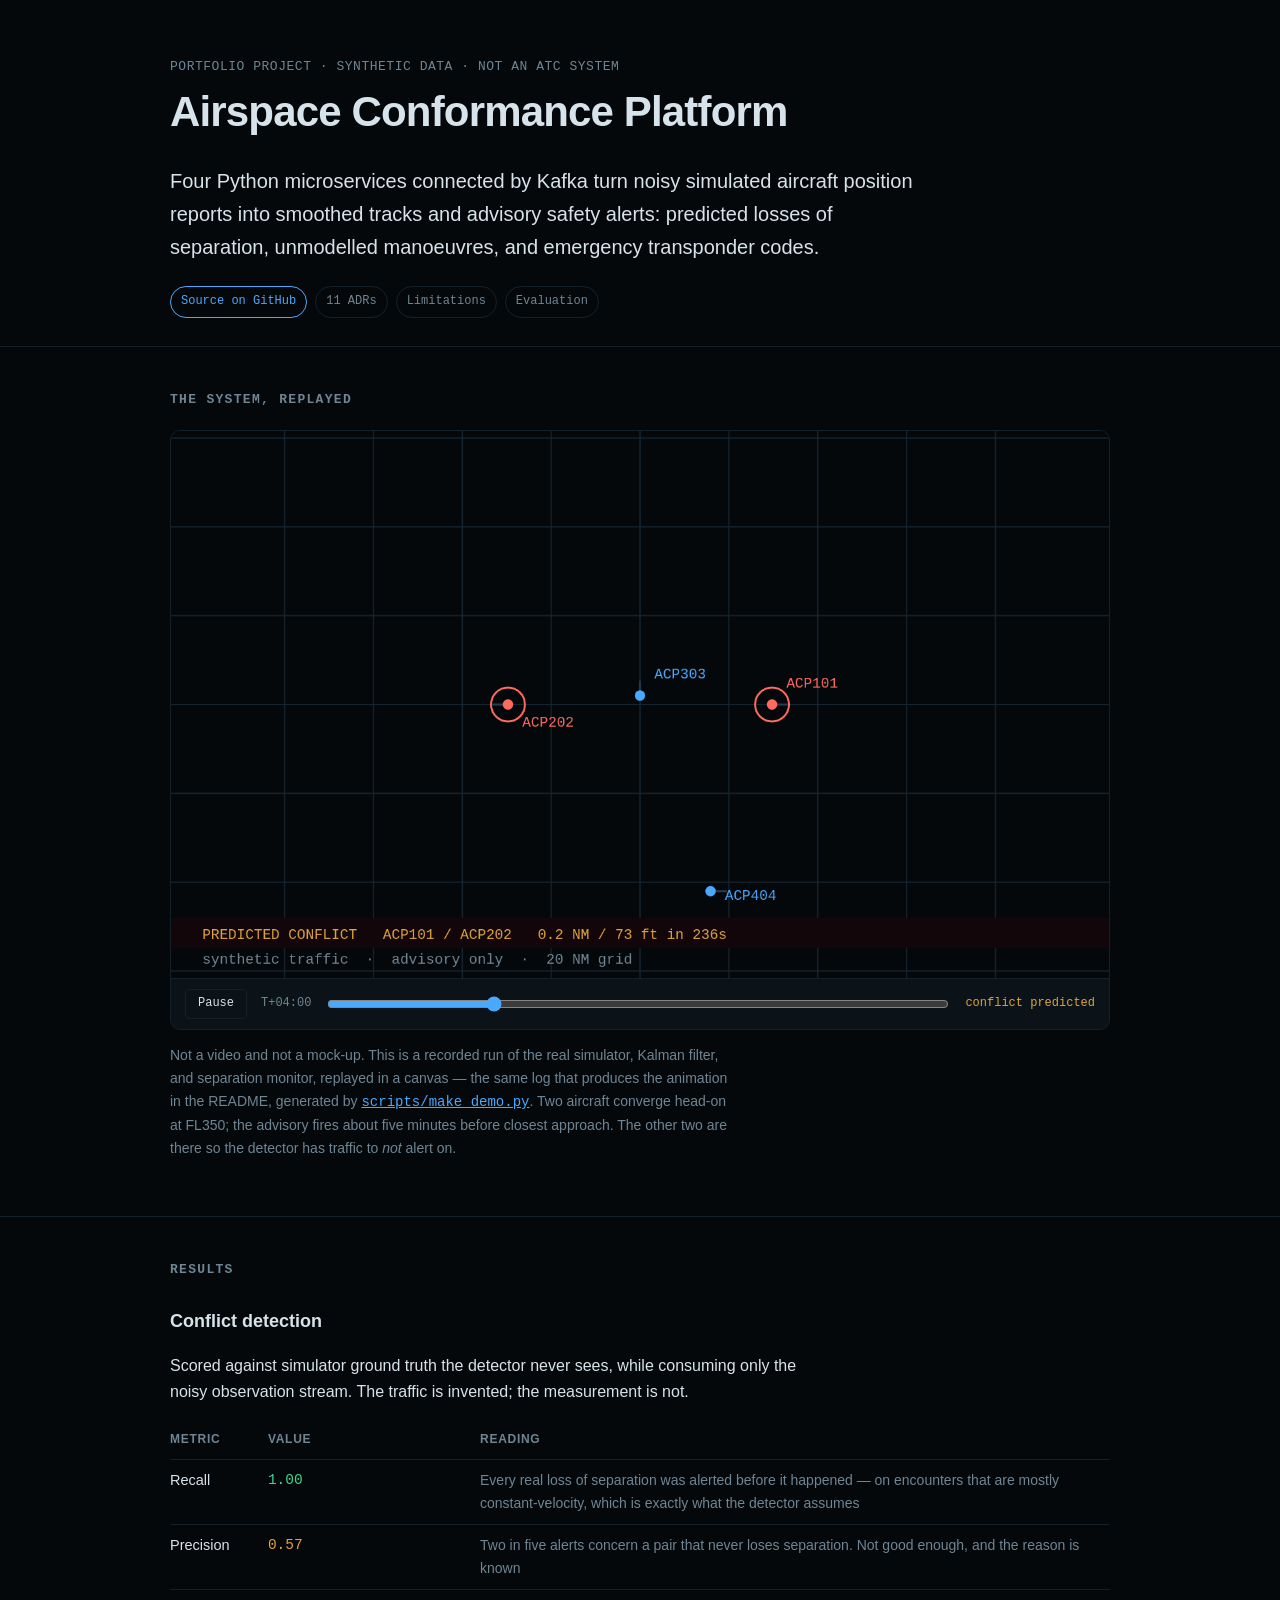
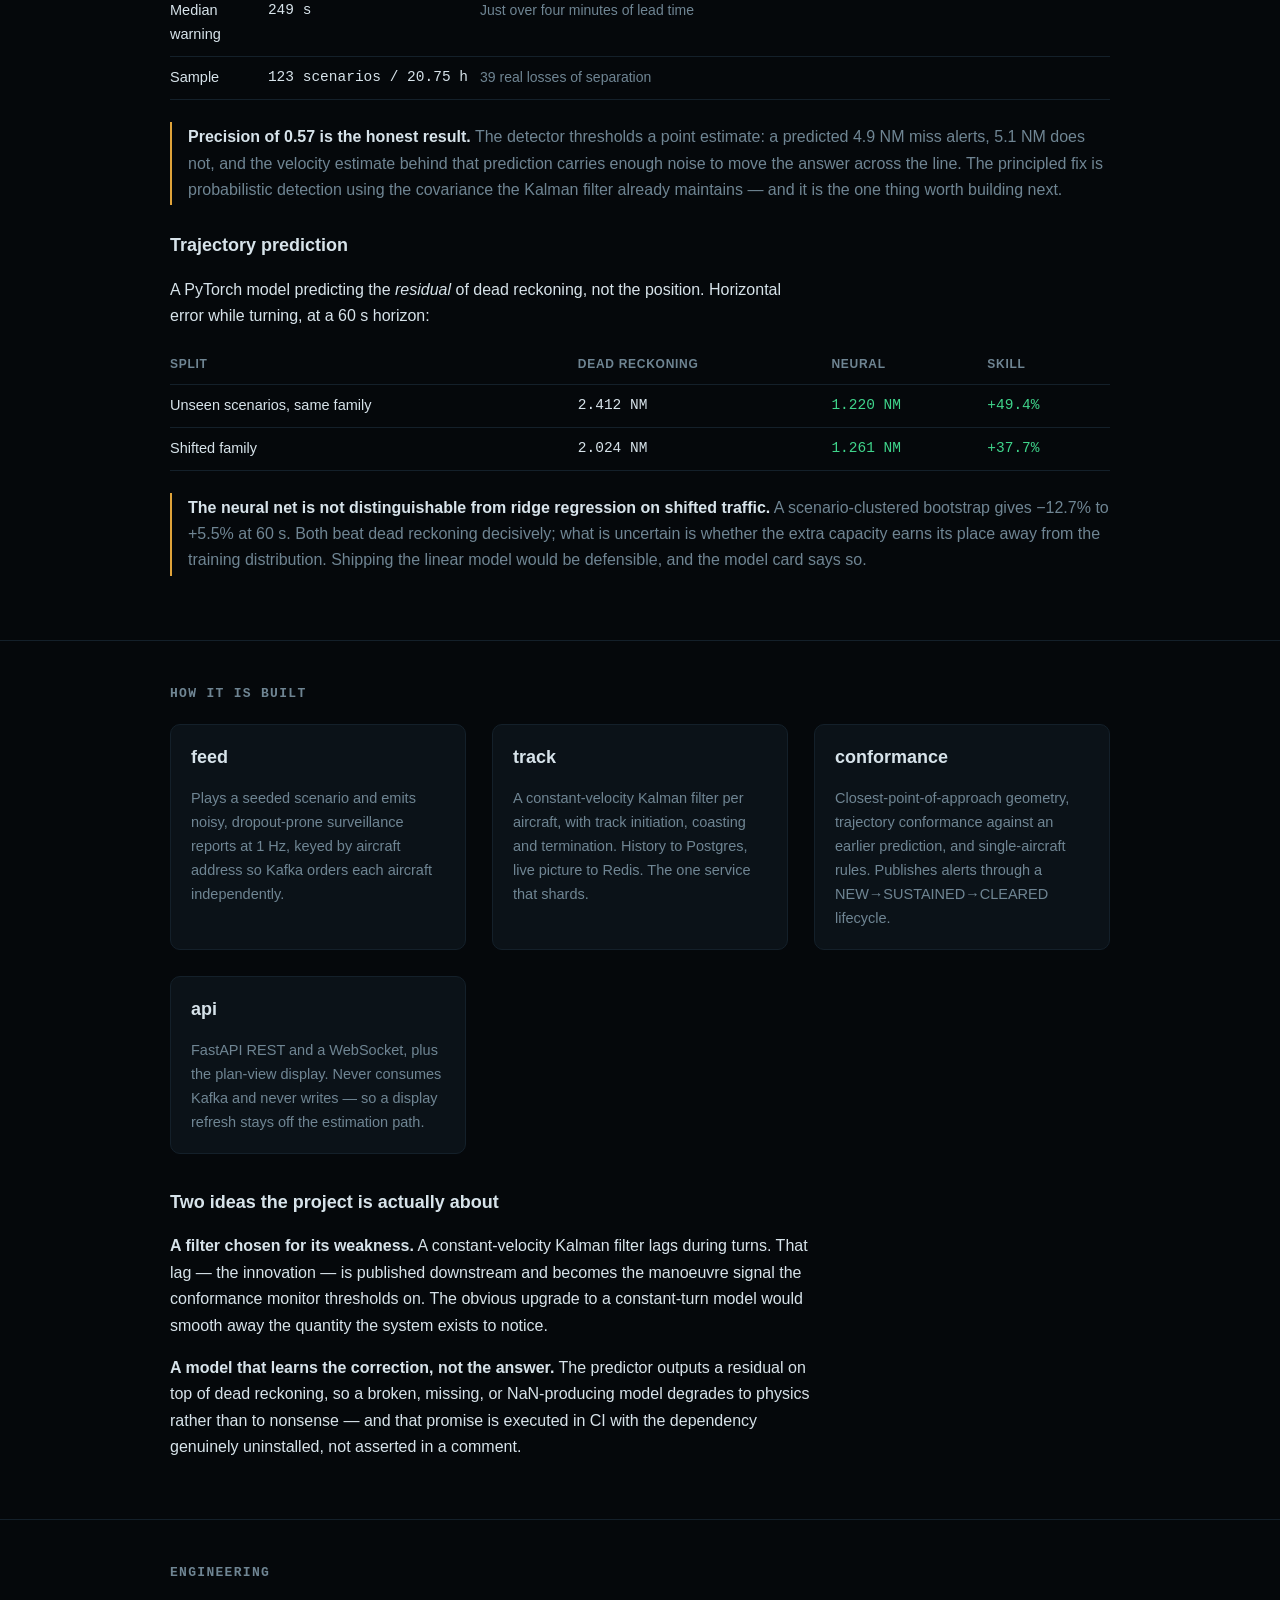
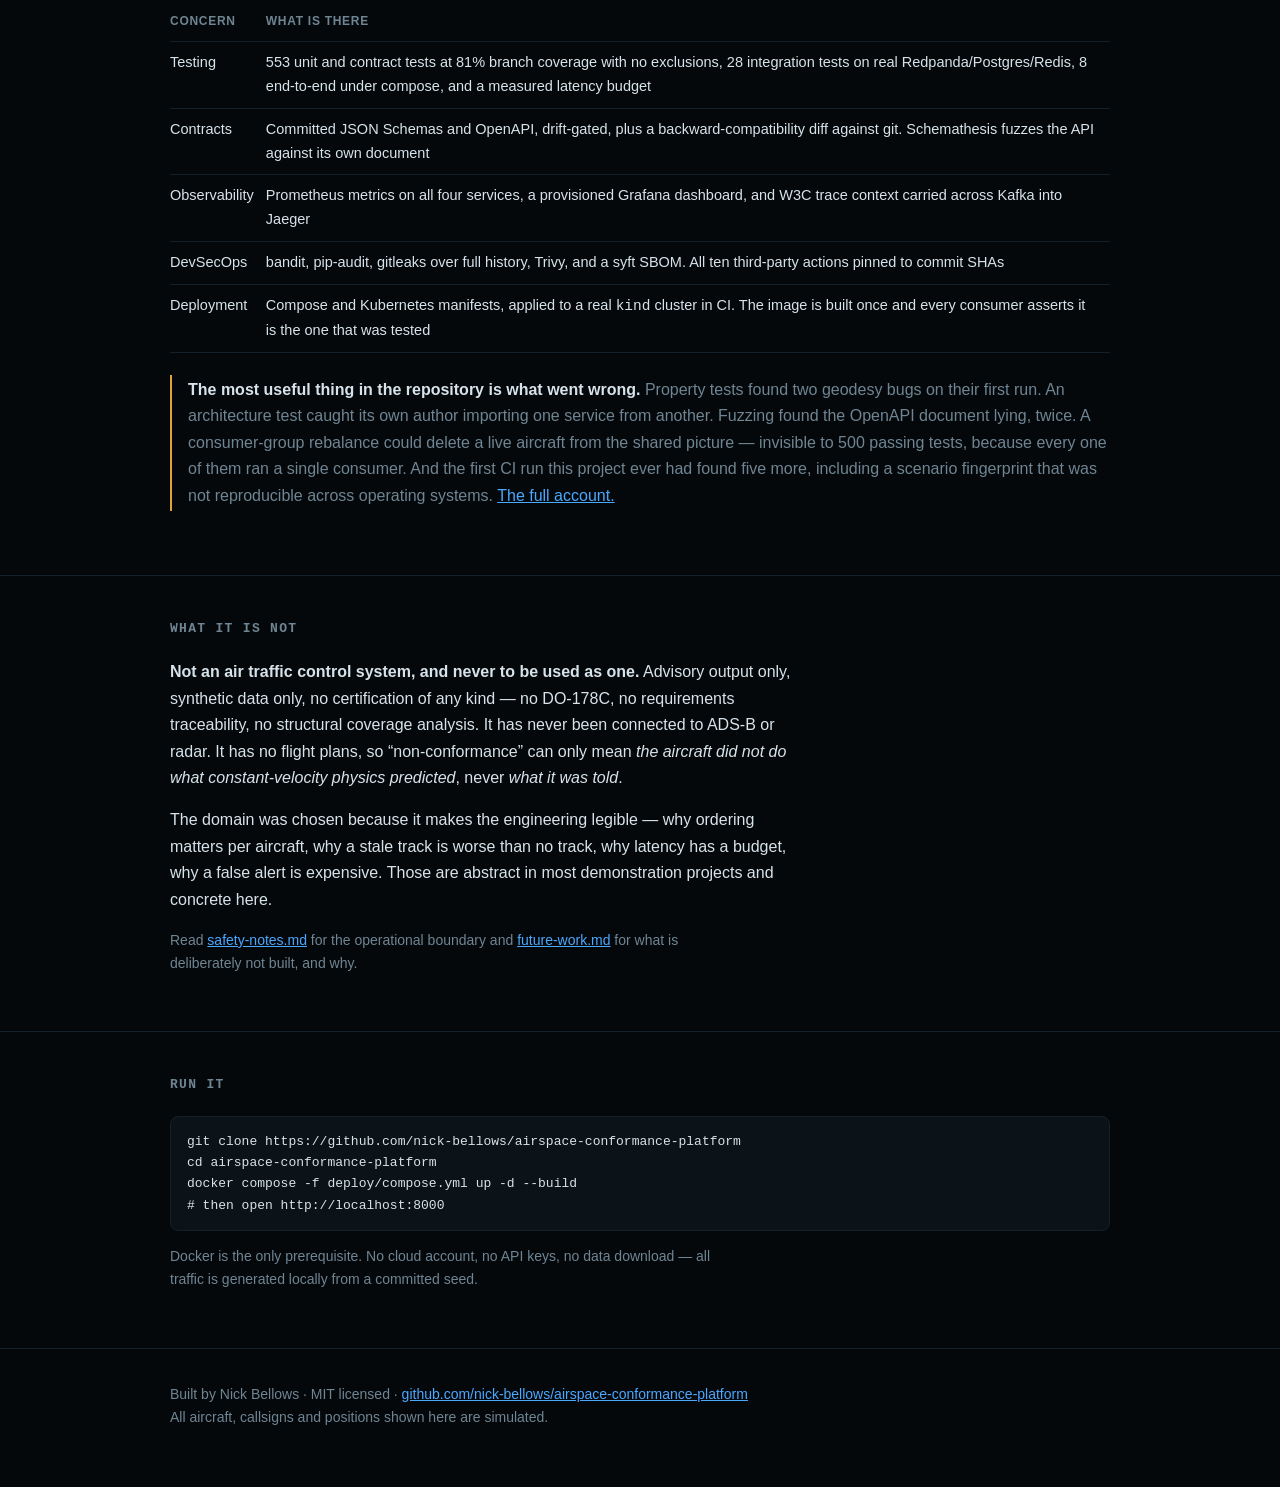
==== docs/index.html @ 23e3c4bc "Fix the second run, and add the project page contracts: derive the dependency closure instead of gue" ====
<!doctype html>
<html lang="en">
<head>
<meta charset="utf-8">
<meta name="viewport" content="width=device-width, initial-scale=1">
<title>Airspace Conformance Platform</title>
<meta name="description" content="Event-driven monitoring of simulated air traffic: four Kafka microservices turning noisy surveillance into smoothed tracks and advisory safety alerts. A portfolio project.">
<style>
  :root {
    --ink: #05080b; --panel: #0b1218; --line: #14202a; --grid: #16242f;
    --text: #d7e3ea; --dim: #6f8593; --blue: #4aa8ff; --amber: #e0a33a;
    --red: #ff6b5e; --green: #3fd48b;
    --mono: ui-monospace, "SF Mono", "Cascadia Mono", Menlo, Consolas, monospace;
    --sans: -apple-system, BlinkMacSystemFont, "Segoe UI", Inter, Roboto, sans-serif;
  }
  * { box-sizing: border-box; }
  body {
    margin: 0; background: var(--ink); color: var(--text);
    font: 16px/1.65 var(--sans); -webkit-font-smoothing: antialiased;
  }
  a { color: var(--blue); }
  .wrap { max-width: 980px; margin: 0 auto; padding: 0 20px; }
  header { padding: 56px 0 28px; border-bottom: 1px solid var(--line); }
  h1 { margin: 0 0 6px; font-size: clamp(28px, 5vw, 42px); letter-spacing: -0.02em; }
  .tag { color: var(--dim); font-family: var(--mono); font-size: 13px; letter-spacing: .04em; text-transform: uppercase; }
  .lede { margin: 18px 0 0; font-size: clamp(17px, 2.4vw, 20px); max-width: 68ch; }
  .badges { margin-top: 22px; display: flex; flex-wrap: wrap; gap: 8px; }
  .badge {
    font-family: var(--mono); font-size: 12px; padding: 5px 10px;
    border: 1px solid var(--line); border-radius: 999px; color: var(--dim);
    text-decoration: none;
  }
  .badge:hover { border-color: var(--blue); color: var(--blue); }
  .badge.cta { border-color: var(--blue); color: var(--blue); }
  section { padding: 42px 0; border-bottom: 1px solid var(--line); }
  h2 { font-size: 13px; font-family: var(--mono); letter-spacing: .1em; text-transform: uppercase; color: var(--dim); margin: 0 0 20px; font-weight: 600; }
  h3 { font-size: 18px; margin: 26px 0 8px; }
  p { max-width: 72ch; }
  .note { color: var(--dim); font-size: 14px; }

  /* Replay */
  .stage { position: relative; background: var(--panel); border: 1px solid var(--line); border-radius: 10px; overflow: hidden; }
  canvas { display: block; width: 100%; height: auto; background: var(--ink); }
  .bar { display: flex; align-items: center; gap: 14px; padding: 10px 14px; border-top: 1px solid var(--line); font-family: var(--mono); font-size: 12px; color: var(--dim); flex-wrap: wrap; }
  .bar button {
    font: inherit; background: transparent; color: var(--text); border: 1px solid var(--line);
    padding: 4px 12px; border-radius: 5px; cursor: pointer;
  }
  .bar button:hover { border-color: var(--blue); color: var(--blue); }
  .alert { color: var(--amber); }
  #scrub { flex: 1; min-width: 140px; accent-color: var(--blue); }

  /* Tables */
  table { border-collapse: collapse; width: 100%; font-size: 14.5px; margin: 6px 0 0; }
  th, td { text-align: left; padding: 9px 12px 9px 0; border-bottom: 1px solid var(--line); vertical-align: top; }
  th { color: var(--dim); font-weight: 600; font-size: 12px; text-transform: uppercase; letter-spacing: .06em; }
  td.num { font-family: var(--mono); white-space: nowrap; }
  .good { color: var(--green); } .warn { color: var(--amber); }

  .cols { display: grid; grid-template-columns: repeat(auto-fit, minmax(260px, 1fr)); gap: 26px; }
  .card { background: var(--panel); border: 1px solid var(--line); border-radius: 10px; padding: 18px 20px; }
  .card h3 { margin-top: 0; }
  .card p { font-size: 14.5px; color: var(--dim); margin-bottom: 0; }
  pre {
    background: var(--panel); border: 1px solid var(--line); border-radius: 8px;
    padding: 14px 16px; overflow-x: auto; font-family: var(--mono); font-size: 13px; color: var(--text);
  }
  .callout { border-left: 2px solid var(--amber); padding: 2px 0 2px 16px; margin: 22px 0; color: var(--dim); }
  .callout strong { color: var(--text); }
  footer { padding: 34px 0 60px; color: var(--dim); font-size: 14px; }
  ul { max-width: 72ch; } li { margin: 5px 0; }
</style>
</head>
<body>

<header><div class="wrap">
  <div class="tag">Portfolio project &middot; synthetic data &middot; not an ATC system</div>
  <h1>Airspace Conformance Platform</h1>
  <p class="lede">
    Four Python microservices connected by Kafka turn noisy simulated aircraft
    position reports into smoothed tracks and advisory safety alerts: predicted
    losses of separation, unmodelled manoeuvres, and emergency transponder codes.
  </p>
  <div class="badges">
    <a class="badge cta" href="https://github.com/nick-bellows/airspace-conformance-platform">Source on GitHub</a>
    <a class="badge" href="https://github.com/nick-bellows/airspace-conformance-platform/tree/main/docs/adr">11 ADRs</a>
    <a class="badge" href="https://github.com/nick-bellows/airspace-conformance-platform/blob/main/docs/limitations.md">Limitations</a>
    <a class="badge" href="https://github.com/nick-bellows/airspace-conformance-platform/blob/main/eval/results/conflict_detection.md">Evaluation</a>
  </div>
</div></header>

<section><div class="wrap">
  <h2>The system, replayed</h2>
  <div class="stage">
    <canvas id="view" width="1440" height="840" aria-label="Plan view of four simulated aircraft; two converge head-on and a predicted-conflict advisory fires."></canvas>
    <div class="bar">
      <button id="play" type="button">Pause</button>
      <span id="clock">T+00:00</span>
      <input id="scrub" type="range" min="0" max="0" value="0" aria-label="Scrub through the replay">
      <span id="status">4 aircraft</span>
    </div>
  </div>
  <p class="note" style="margin-top:14px">
    Not a video and not a mock-up. This is a recorded run of the real simulator,
    Kalman filter, and separation monitor, replayed in a canvas &mdash; the same
    log that produces the animation in the README, generated by
    <a href="https://github.com/nick-bellows/airspace-conformance-platform/blob/main/scripts/make_demo.py"><code>scripts/make_demo.py</code></a>.
    Two aircraft converge head-on at FL350; the advisory fires about five minutes
    before closest approach. The other two are there so the detector has traffic
    to <em>not</em> alert on.
  </p>
</div></section>

<section><div class="wrap">
  <h2>Results</h2>
  <h3>Conflict detection</h3>
  <p>
    Scored against simulator ground truth the detector never sees, while consuming
    only the noisy observation stream. The traffic is invented; the measurement is not.
  </p>
  <table>
    <tr><th>Metric</th><th>Value</th><th>Reading</th></tr>
    <tr><td>Recall</td><td class="num good">1.00</td><td class="note">Every real loss of separation was alerted before it happened &mdash; on encounters that are mostly constant-velocity, which is exactly what the detector assumes</td></tr>
    <tr><td>Precision</td><td class="num warn">0.57</td><td class="note">Two in five alerts concern a pair that never loses separation. Not good enough, and the reason is known</td></tr>
    <tr><td>Median warning</td><td class="num">249 s</td><td class="note">Just over four minutes of lead time</td></tr>
    <tr><td>Sample</td><td class="num">123 scenarios / 20.75 h</td><td class="note">39 real losses of separation</td></tr>
  </table>
  <div class="callout">
    <strong>Precision of 0.57 is the honest result.</strong> The detector thresholds a
    point estimate: a predicted 4.9 NM miss alerts, 5.1 NM does not, and the
    velocity estimate behind that prediction carries enough noise to move the
    answer across the line. The principled fix is probabilistic detection using
    the covariance the Kalman filter already maintains &mdash; and it is the one
    thing worth building next.
  </div>

  <h3>Trajectory prediction</h3>
  <p>
    A PyTorch model predicting the <em>residual</em> of dead reckoning, not the
    position. Horizontal error while turning, at a 60&nbsp;s horizon:
  </p>
  <table>
    <tr><th>Split</th><th>Dead reckoning</th><th>Neural</th><th>Skill</th></tr>
    <tr><td>Unseen scenarios, same family</td><td class="num">2.412 NM</td><td class="num good">1.220 NM</td><td class="num good">+49.4%</td></tr>
    <tr><td>Shifted family</td><td class="num">2.024 NM</td><td class="num good">1.261 NM</td><td class="num good">+37.7%</td></tr>
  </table>
  <div class="callout">
    <strong>The neural net is not distinguishable from ridge regression on shifted
    traffic.</strong> A scenario-clustered bootstrap gives &minus;12.7% to +5.5% at
    60&nbsp;s. Both beat dead reckoning decisively; what is uncertain is whether the
    extra capacity earns its place away from the training distribution. Shipping the
    linear model would be defensible, and the model card says so.
  </div>
</div></section>

<section><div class="wrap">
  <h2>How it is built</h2>
  <div class="cols">
    <div class="card">
      <h3>feed</h3>
      <p>Plays a seeded scenario and emits noisy, dropout-prone surveillance reports at 1 Hz, keyed by aircraft address so Kafka orders each aircraft independently.</p>
    </div>
    <div class="card">
      <h3>track</h3>
      <p>A constant-velocity Kalman filter per aircraft, with track initiation, coasting and termination. History to Postgres, live picture to Redis. The one service that shards.</p>
    </div>
    <div class="card">
      <h3>conformance</h3>
      <p>Closest-point-of-approach geometry, trajectory conformance against an earlier prediction, and single-aircraft rules. Publishes alerts through a NEW&rarr;SUSTAINED&rarr;CLEARED lifecycle.</p>
    </div>
    <div class="card">
      <h3>api</h3>
      <p>FastAPI REST and a WebSocket, plus the plan-view display. Never consumes Kafka and never writes &mdash; so a display refresh stays off the estimation path.</p>
    </div>
  </div>

  <h3 style="margin-top:34px">Two ideas the project is actually about</h3>
  <p>
    <strong>A filter chosen for its weakness.</strong> A constant-velocity Kalman filter
    lags during turns. That lag &mdash; the innovation &mdash; is published downstream and
    becomes the manoeuvre signal the conformance monitor thresholds on. The obvious
    upgrade to a constant-turn model would smooth away the quantity the system exists
    to notice.
  </p>
  <p>
    <strong>A model that learns the correction, not the answer.</strong> The predictor
    outputs a residual on top of dead reckoning, so a broken, missing, or NaN-producing
    model degrades to physics rather than to nonsense &mdash; and that promise is executed
    in CI with the dependency genuinely uninstalled, not asserted in a comment.
  </p>
</div></section>

<section><div class="wrap">
  <h2>Engineering</h2>
  <table>
    <tr><th>Concern</th><th>What is there</th></tr>
    <tr><td>Testing</td><td>553 unit and contract tests at 81% branch coverage with no exclusions, 28 integration tests on real Redpanda/Postgres/Redis, 8 end-to-end under compose, and a measured latency budget</td></tr>
    <tr><td>Contracts</td><td>Committed JSON Schemas and OpenAPI, drift-gated, plus a backward-compatibility diff against git. Schemathesis fuzzes the API against its own document</td></tr>
    <tr><td>Observability</td><td>Prometheus metrics on all four services, a provisioned Grafana dashboard, and W3C trace context carried across Kafka into Jaeger</td></tr>
    <tr><td>DevSecOps</td><td>bandit, pip-audit, gitleaks over full history, Trivy, and a syft SBOM. All ten third-party actions pinned to commit SHAs</td></tr>
    <tr><td>Deployment</td><td>Compose and Kubernetes manifests, applied to a real <code>kind</code> cluster in CI. The image is built once and every consumer asserts it is the one that was tested</td></tr>
  </table>

  <div class="callout">
    <strong>The most useful thing in the repository is what went wrong.</strong>
    Property tests found two geodesy bugs on their first run. An architecture test
    caught its own author importing one service from another. Fuzzing found the
    OpenAPI document lying, twice. A consumer-group rebalance could delete a live
    aircraft from the shared picture &mdash; invisible to 500 passing tests, because
    every one of them ran a single consumer. And the first CI run this project ever
    had found five more, including a scenario fingerprint that was not reproducible
    across operating systems.
    <a href="https://github.com/nick-bellows/airspace-conformance-platform/blob/main/docs/how-it-was-built.md">The full account.</a>
  </div>
</div></section>

<section><div class="wrap">
  <h2>What it is not</h2>
  <p>
    <strong>Not an air traffic control system, and never to be used as one.</strong>
    Advisory output only, synthetic data only, no certification of any kind &mdash; no
    DO-178C, no requirements traceability, no structural coverage analysis. It has
    never been connected to ADS-B or radar. It has no flight plans, so
    &ldquo;non-conformance&rdquo; can only mean <em>the aircraft did not do what
    constant-velocity physics predicted</em>, never <em>what it was told</em>.
  </p>
  <p>
    The domain was chosen because it makes the engineering legible &mdash; why ordering
    matters per aircraft, why a stale track is worse than no track, why latency has a
    budget, why a false alert is expensive. Those are abstract in most demonstration
    projects and concrete here.
  </p>
  <p class="note">
    Read <a href="https://github.com/nick-bellows/airspace-conformance-platform/blob/main/docs/safety-notes.md">safety-notes.md</a>
    for the operational boundary and
    <a href="https://github.com/nick-bellows/airspace-conformance-platform/blob/main/docs/future-work.md">future-work.md</a>
    for what is deliberately not built, and why.
  </p>
</div></section>

<section><div class="wrap">
  <h2>Run it</h2>
  <pre>git clone https://github.com/nick-bellows/airspace-conformance-platform
cd airspace-conformance-platform
docker compose -f deploy/compose.yml up -d --build
# then open http://localhost:8000</pre>
  <p class="note">
    Docker is the only prerequisite. No cloud account, no API keys, no data download
    &mdash; all traffic is generated locally from a committed seed.
  </p>
</div></section>

<footer><div class="wrap">
  Built by Nick Bellows &middot; MIT licensed &middot;
  <a href="https://github.com/nick-bellows/airspace-conformance-platform">github.com/nick-bellows/airspace-conformance-platform</a>
  <br><span class="note">All aircraft, callsigns and positions shown here are simulated.</span>
</div></footer>

<script>
(function () {
  const canvas = document.getElementById("view");
  const ctx = canvas.getContext("2d");
  const clock = document.getElementById("clock");
  const status = document.getElementById("status");
  const scrub = document.getElementById("scrub");
  const play = document.getElementById("play");

  const W = canvas.width, H = canvas.height, MARGIN = 96;
  const C = { grid: "#16242f", dim: "#6f8593", blue: "#4aa8ff", red: "#ff6b5e",
              amber: "#e0a33a", trail: "#263e52", ink: "#05080b" };

  let frames = [], spanNm = 95, i = 0, playing = true, timer = null;

  const scale = () => (Math.min(W, H) - 2 * MARGIN) / spanNm;
  const px = (e, n) => [W / 2 + e * scale(), H / 2 - n * scale()];

  function draw(frame) {
    ctx.fillStyle = C.ink;
    ctx.fillRect(0, 0, W, H);

    // 20 NM grid
    ctx.strokeStyle = C.grid; ctx.lineWidth = 2;
    const step = scale() * 20;
    for (let k = -4; k <= 4; k++) {
      ctx.beginPath(); ctx.moveTo(W / 2 + k * step, 0); ctx.lineTo(W / 2 + k * step, H); ctx.stroke();
      ctx.beginPath(); ctx.moveTo(0, H / 2 + k * step); ctx.lineTo(W, H / 2 + k * step); ctx.stroke();
    }

    ctx.font = "22px ui-monospace, Consolas, monospace";
    frame.aircraft.forEach((a, index) => {
      const colour = a.conflicted ? C.red : C.blue;
      if (a.trail.length > 1) {
        ctx.strokeStyle = C.trail; ctx.lineWidth = 3; ctx.beginPath();
        a.trail.forEach(([e, n], j) => {
          const [x, y] = px(e, n);
          j ? ctx.lineTo(x, y) : ctx.moveTo(x, y);
        });
        ctx.stroke();
      }
      const [x, y] = px(...a.trail[a.trail.length - 1]);
      if (a.conflicted) {
        ctx.strokeStyle = C.red; ctx.lineWidth = 3;
        ctx.beginPath(); ctx.arc(x, y, 26, 0, Math.PI * 2); ctx.stroke();
      }
      ctx.fillStyle = colour;
      ctx.beginPath(); ctx.arc(x, y, 8, 0, Math.PI * 2); ctx.fill();
      const dy = index % 2 === 0 ? -26 : 34;
      ctx.fillText(a.callsign, Math.min(x + 22, W - 130), Math.max(26, Math.min(y + dy, H - 120)));
    });

    if (frame.alert) {
      ctx.fillStyle = "#12060a";
      ctx.fillRect(0, H - 92, W, 46);
      ctx.fillStyle = C.amber;
      ctx.fillText("PREDICTED CONFLICT   " + frame.alert, MARGIN / 2, H - 60);
    }

    ctx.fillStyle = C.dim;
    ctx.fillText("synthetic traffic  ·  advisory only  ·  20 NM grid", MARGIN / 2, H - 22);

    const mm = String(Math.floor(frame.t / 60)).padStart(2, "0");
    const ss = String(Math.floor(frame.t % 60)).padStart(2, "0");
    clock.textContent = `T+${mm}:${ss}`;
    status.textContent = frame.alert
      ? "conflict predicted"
      : `${frame.aircraft.length} aircraft · no alerts`;
    status.className = frame.alert ? "alert" : "";
  }

  function tick() {
    if (!frames.length) return;
    draw(frames[i]);
    scrub.value = String(i);
    if (playing) i = (i + 1) % frames.length;
  }

  play.addEventListener("click", () => {
    playing = !playing;
    play.textContent = playing ? "Pause" : "Play";
  });
  scrub.addEventListener("input", () => {
    playing = false; play.textContent = "Play";
    i = Number(scrub.value); draw(frames[i]);
  });

  fetch("assets/replay.json")
    .then((r) => { if (!r.ok) throw new Error(r.status); return r.json(); })
    .then((data) => {
      frames = data.frames; spanNm = data.span_nm || 95;
      scrub.max = String(frames.length - 1);
      timer = setInterval(tick, data.interval_ms || 90);
      tick();
    })
    .catch(() => {
      // The page is still worth reading without the replay, so say what is
      // missing rather than leaving a dead rectangle.
      ctx.fillStyle = C.ink; ctx.fillRect(0, 0, W, H);
      ctx.fillStyle = C.dim; ctx.font = "26px ui-monospace, Consolas, monospace";
      ctx.fillText("replay log unavailable — see the animation in the README", MARGIN, H / 2);
      status.textContent = "replay unavailable";
    });
})();
</script>
</body>
</html>
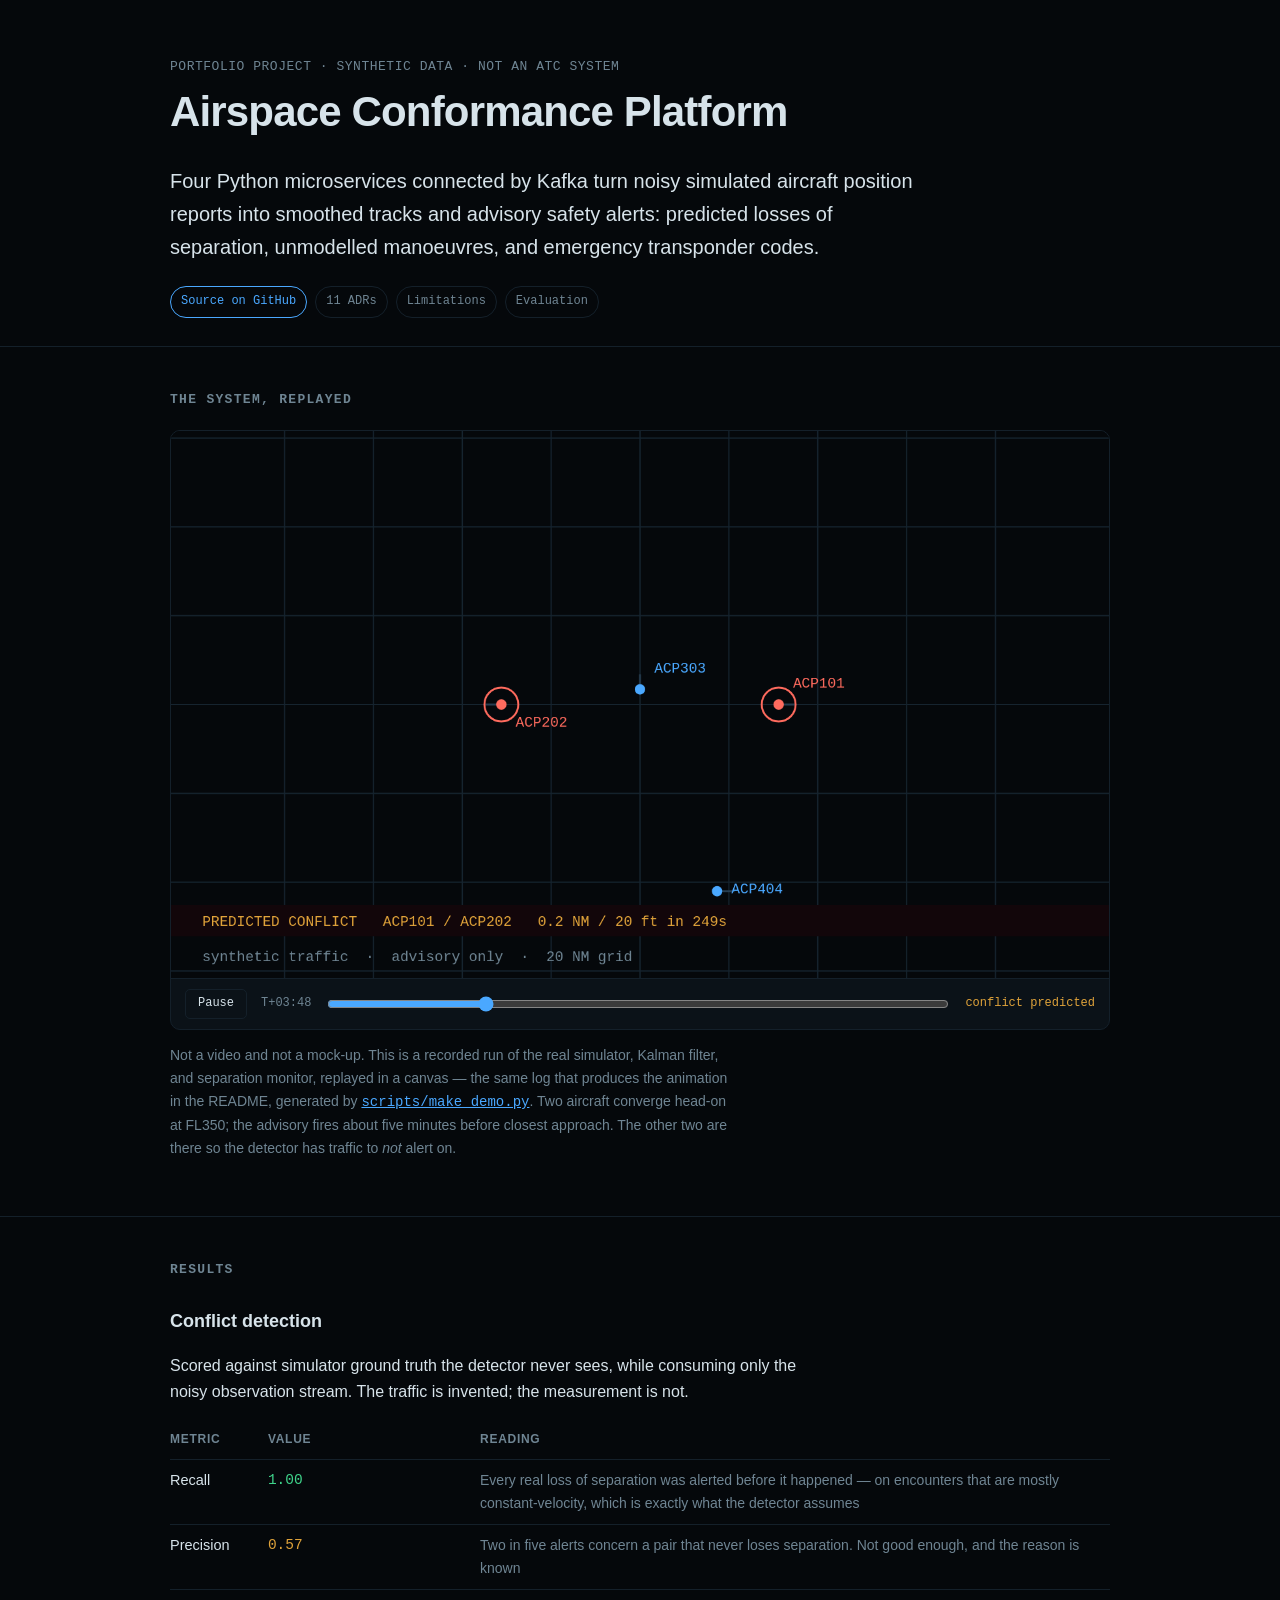
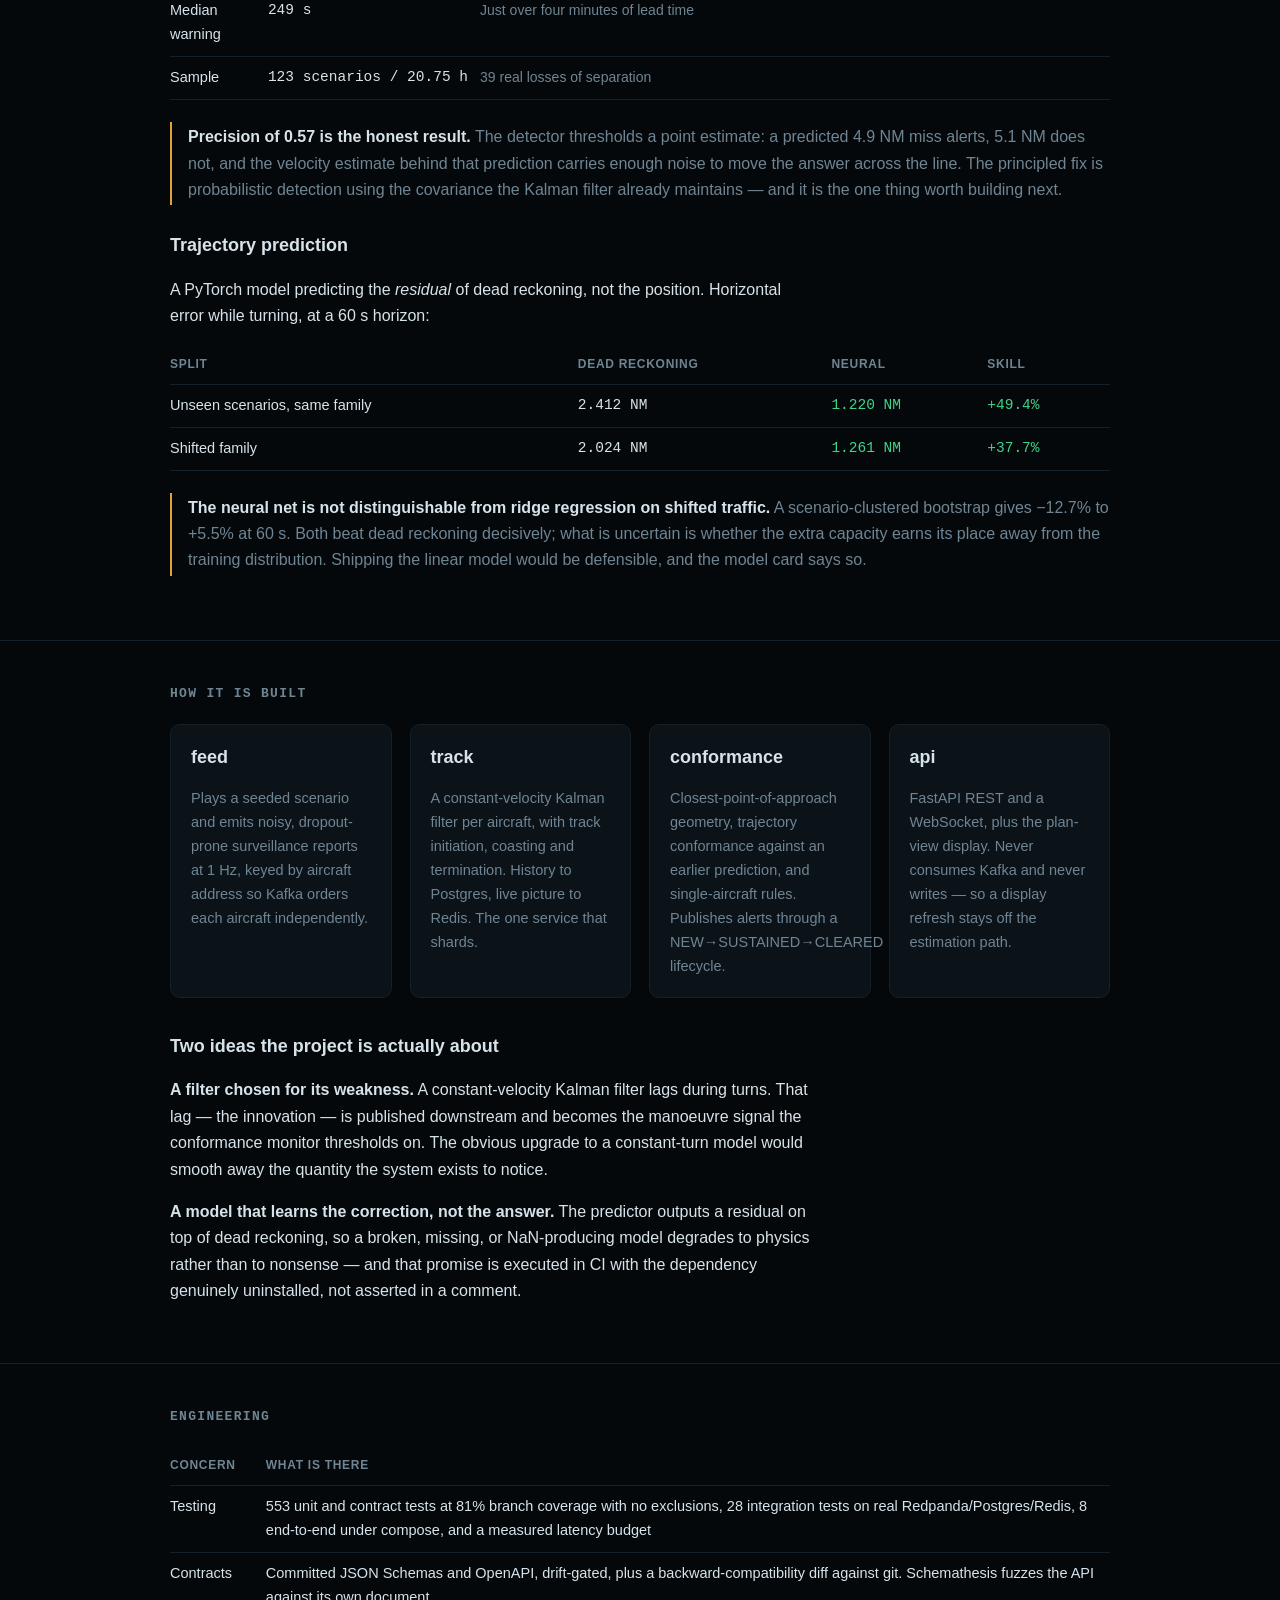
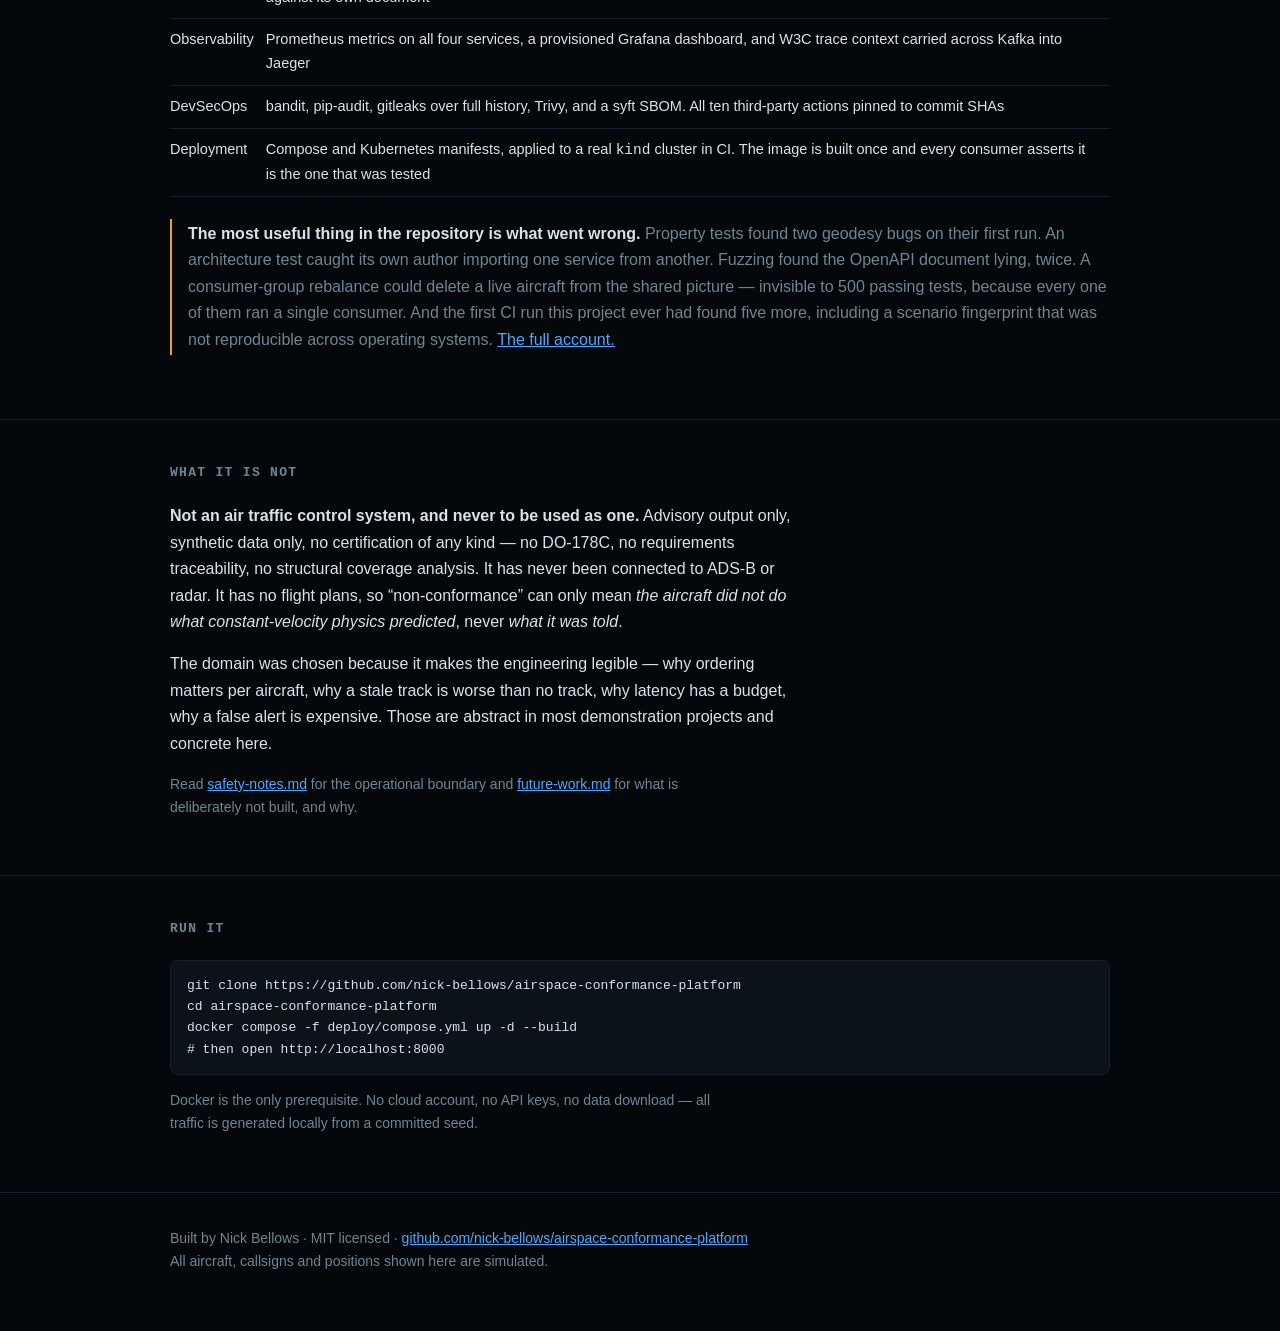
==== commit e1af4001: "Publish the project page, and polish it against the live render The repository is public and Pages s" ====
--- a/docs/index.html
+++ b/docs/index.html
@@ -57,7 +57,7 @@
   td.num { font-family: var(--mono); white-space: nowrap; }
   .good { color: var(--green); } .warn { color: var(--amber); }
 
-  .cols { display: grid; grid-template-columns: repeat(auto-fit, minmax(260px, 1fr)); gap: 26px; }
+  .cols { display: grid; grid-template-columns: repeat(auto-fit, minmax(210px, 1fr)); gap: 18px; }
   .card { background: var(--panel); border: 1px solid var(--line); border-radius: 10px; padding: 18px 20px; }
   .card h3 { margin-top: 0; }
   .card p { font-size: 14.5px; color: var(--dim); margin-bottom: 0; }
@@ -305,18 +305,18 @@
       ctx.fillStyle = colour;
       ctx.beginPath(); ctx.arc(x, y, 8, 0, Math.PI * 2); ctx.fill();
       const dy = index % 2 === 0 ? -26 : 34;
-      ctx.fillText(a.callsign, Math.min(x + 22, W - 130), Math.max(26, Math.min(y + dy, H - 120)));
+      ctx.fillText(a.callsign, Math.min(x + 22, W - 130), Math.max(26, Math.min(y + dy, H - 130)));
     });
 
     if (frame.alert) {
       ctx.fillStyle = "#12060a";
-      ctx.fillRect(0, H - 92, W, 46);
+      ctx.fillRect(0, H - 112, W, 48);
       ctx.fillStyle = C.amber;
-      ctx.fillText("PREDICTED CONFLICT   " + frame.alert, MARGIN / 2, H - 60);
+      ctx.fillText("PREDICTED CONFLICT   " + frame.alert, MARGIN / 2, H - 80);
     }
 
     ctx.fillStyle = C.dim;
-    ctx.fillText("synthetic traffic  ·  advisory only  ·  20 NM grid", MARGIN / 2, H - 22);
+    ctx.fillText("synthetic traffic  ·  advisory only  ·  20 NM grid", MARGIN / 2, H - 26);
 
     const mm = String(Math.floor(frame.t / 60)).padStart(2, "0");
     const ss = String(Math.floor(frame.t % 60)).padStart(2, "0");
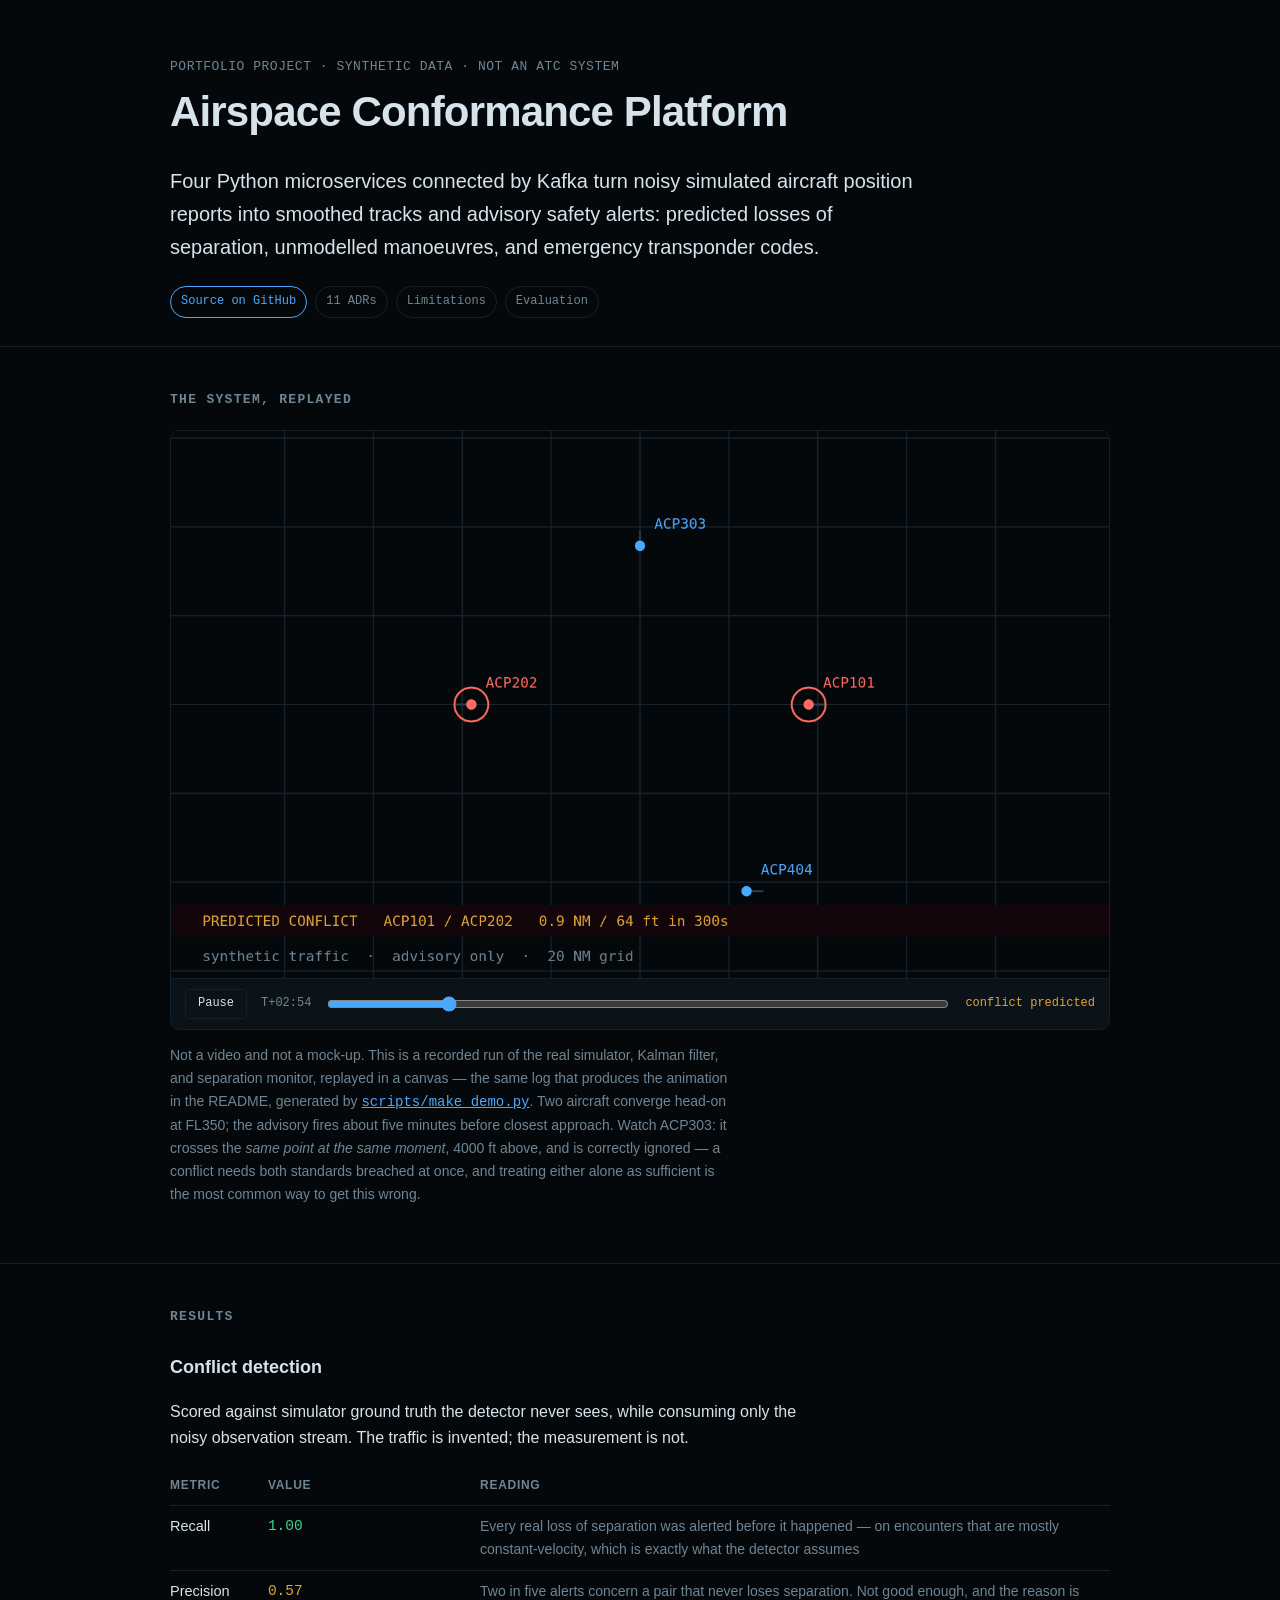
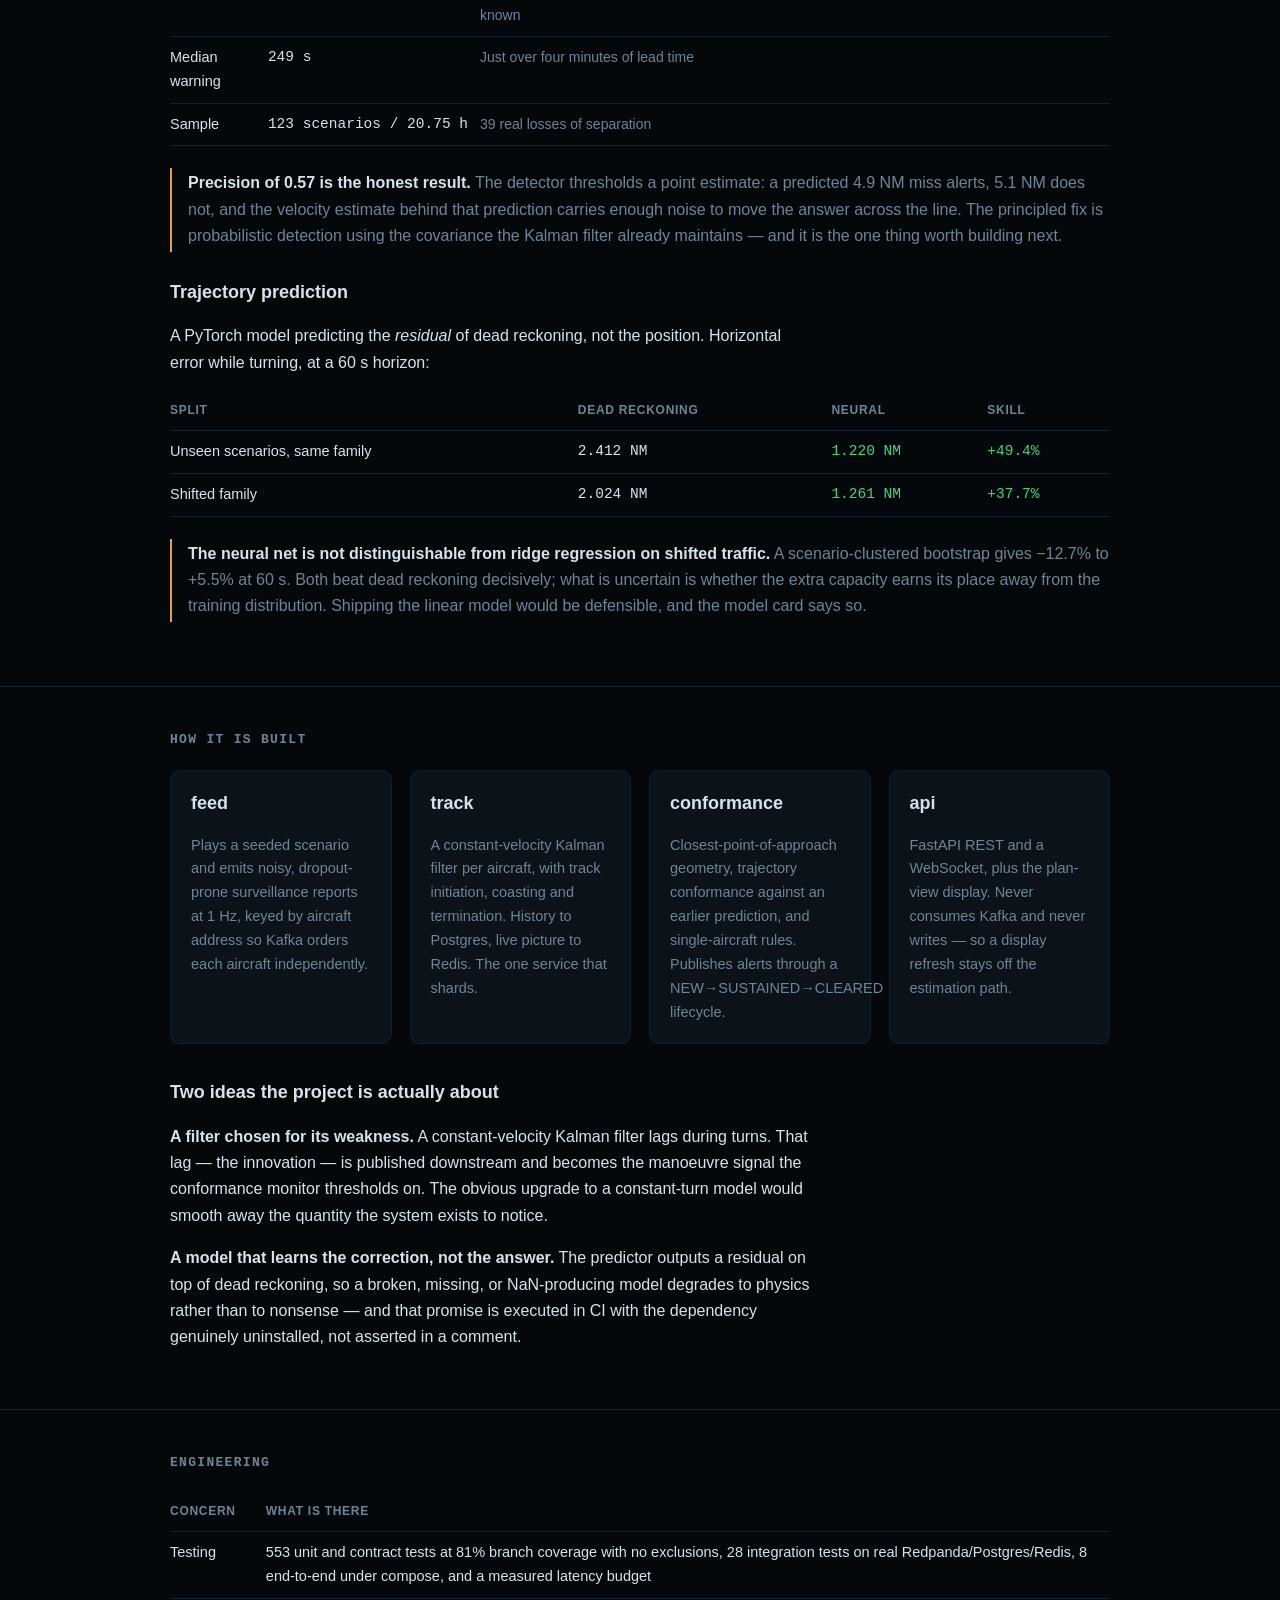
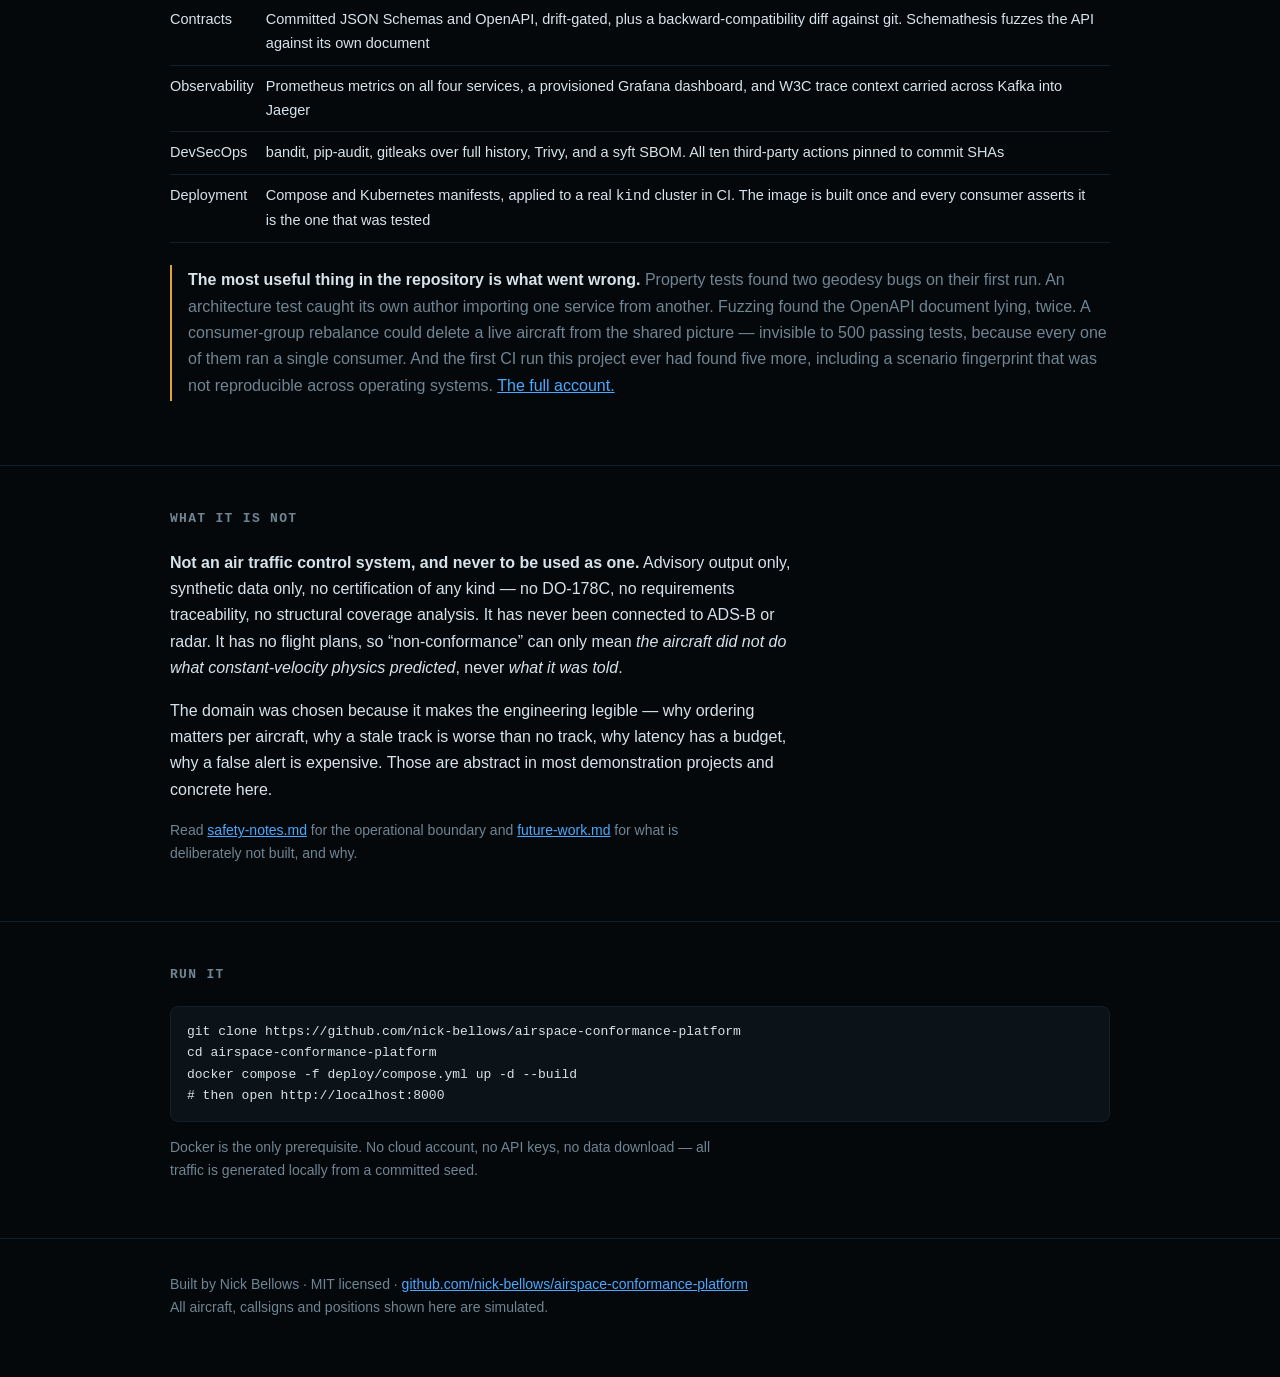
==== commit b8d5d84e: "fix: the scenario's altitude control never controlled anything `head-on-conflict.yaml` carries ACP30" ====
--- a/docs/index.html
+++ b/docs/index.html
@@ -106,8 +106,10 @@
     log that produces the animation in the README, generated by
     <a href="https://github.com/nick-bellows/airspace-conformance-platform/blob/main/scripts/make_demo.py"><code>scripts/make_demo.py</code></a>.
     Two aircraft converge head-on at FL350; the advisory fires about five minutes
-    before closest approach. The other two are there so the detector has traffic
-    to <em>not</em> alert on.
+    before closest approach. Watch ACP303: it crosses the <em>same point at the
+    same moment</em>, 4000 ft above, and is correctly ignored &mdash; a conflict
+    needs both standards breached at once, and treating either alone as
+    sufficient is the most common way to get this wrong.
   </p>
 </div></section>
 
@@ -287,6 +289,15 @@
     }
 
     ctx.font = "22px ui-monospace, Consolas, monospace";
+    // Label slots tried in order, right then left, near then far. Alternating
+    // two slots by index was enough while only a converging pair met at a
+    // point; head-on-conflict sends a third aircraft through the same point
+    // 4000 ft above, and three labels in two slots overlap illegibly at the
+    // one frame anybody screenshots. Mirrors LABEL_SLOTS in make_demo.py.
+    const SLOTS = [[22, -26], [22, 34], [-96, -26], [-96, 34], [22, -60], [22, 68]];
+    const overlaps = (a, b) =>
+      !(a[2] <= b[0] || b[2] <= a[0] || a[3] <= b[1] || b[3] <= a[1]);
+    const placed = [];
     frame.aircraft.forEach((a, index) => {
       const colour = a.conflicted ? C.red : C.blue;
       if (a.trail.length > 1) {
@@ -304,8 +315,15 @@
       }
       ctx.fillStyle = colour;
       ctx.beginPath(); ctx.arc(x, y, 8, 0, Math.PI * 2); ctx.fill();
-      const dy = index % 2 === 0 ? -26 : 34;
-      ctx.fillText(a.callsign, Math.min(x + 22, W - 130), Math.max(26, Math.min(y + dy, H - 130)));
+      let lx = 0, ly = 0, box = null;
+      for (const [dx, dy] of SLOTS) {
+        lx = Math.min(Math.max(x + dx, 8), W - 130);
+        ly = Math.max(26, Math.min(y + dy, H - 130));
+        box = [lx, ly - 22, lx + 90, ly + 6];
+        if (!placed.some((t) => overlaps(box, t))) break;
+      }
+      placed.push(box);
+      ctx.fillText(a.callsign, lx, ly);
     });
 
     if (frame.alert) {
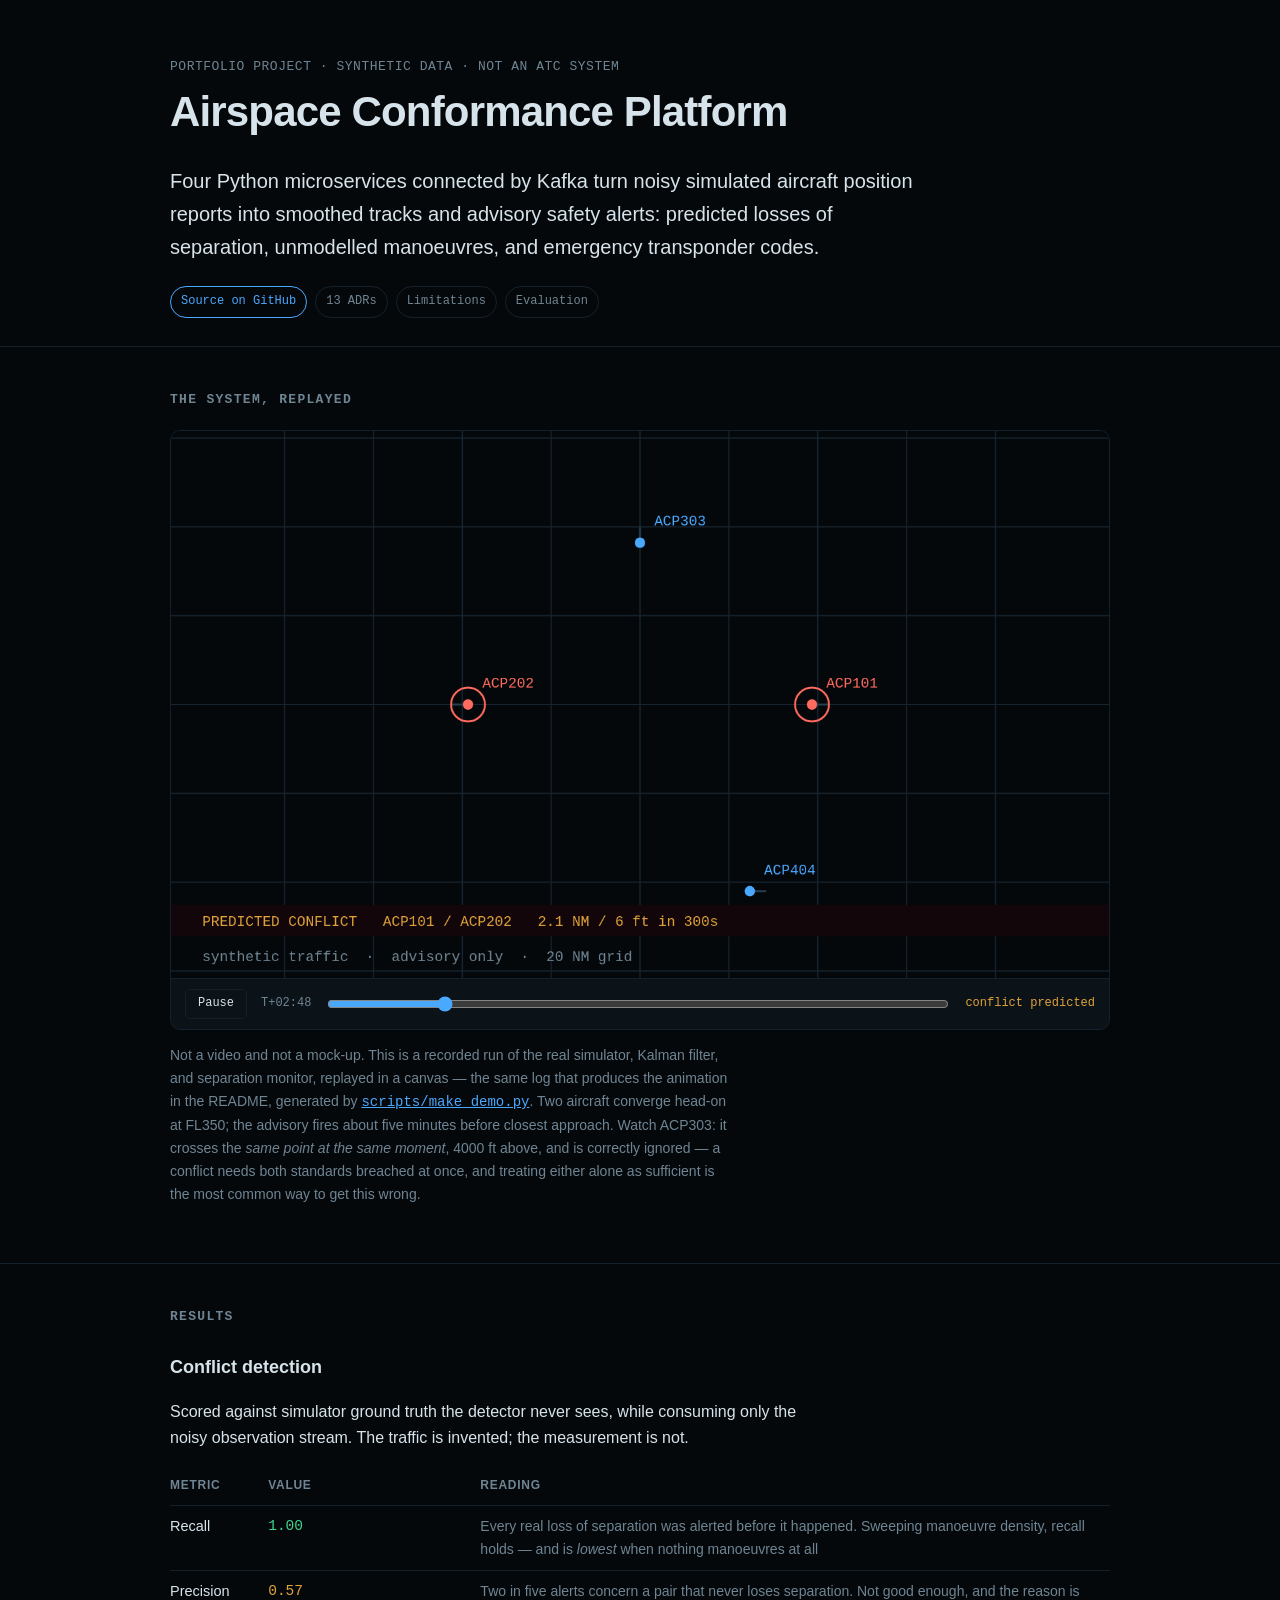
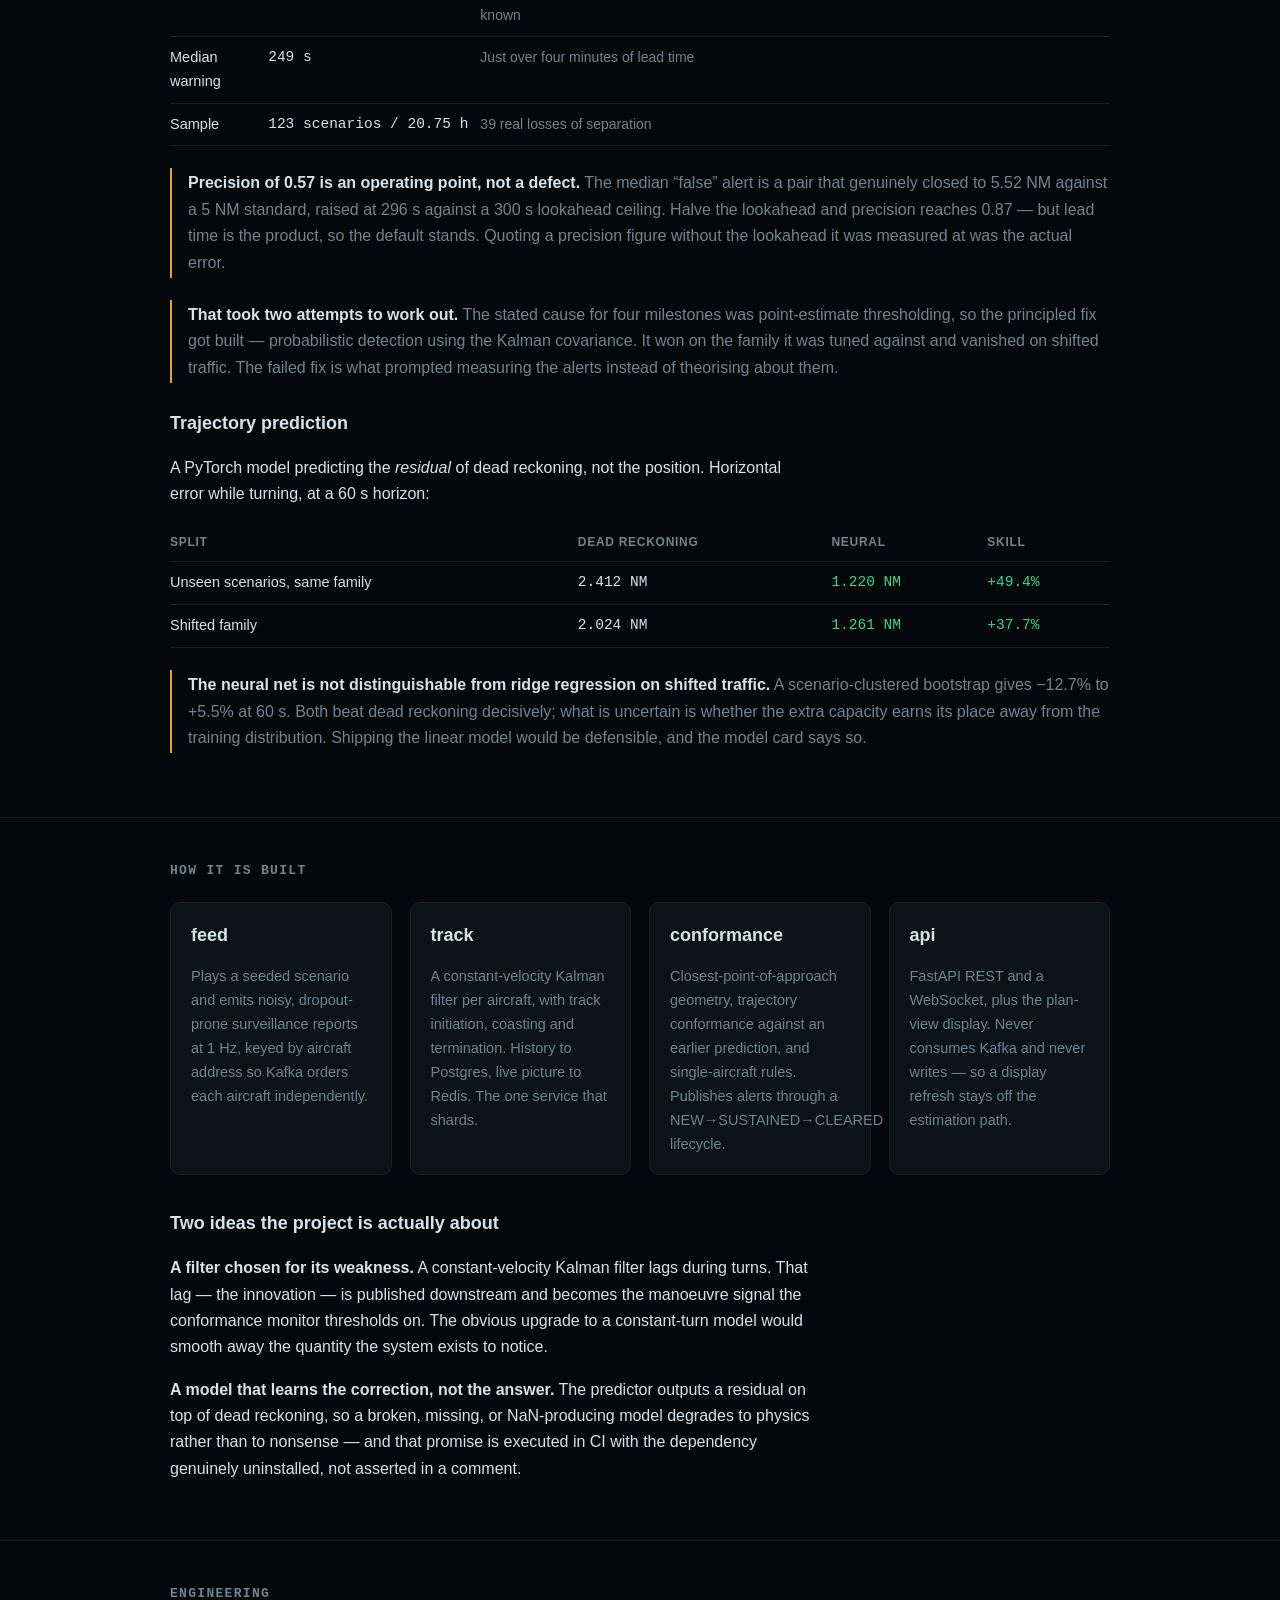
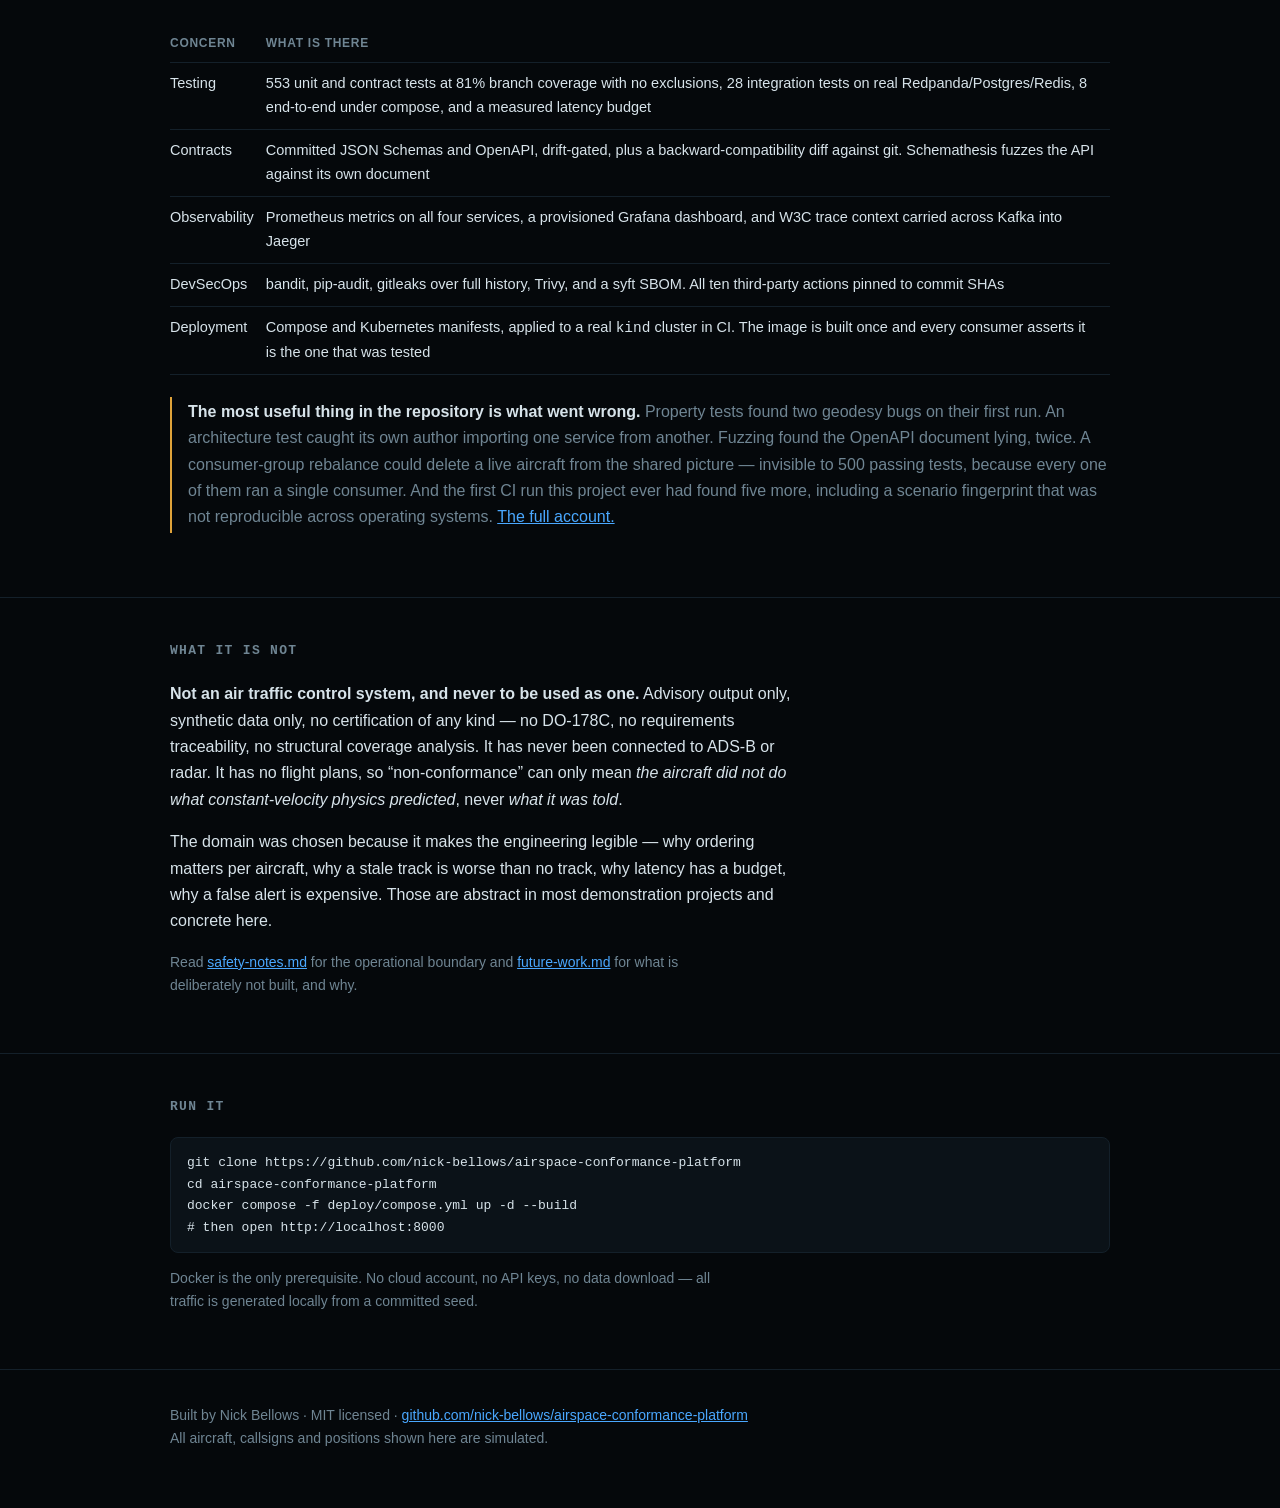
==== commit 7540b623: "docs: correct stale claims on the public page, and trim the README The live project page was still a" ====
--- a/docs/index.html
+++ b/docs/index.html
@@ -83,7 +83,7 @@
   </p>
   <div class="badges">
     <a class="badge cta" href="https://github.com/nick-bellows/airspace-conformance-platform">Source on GitHub</a>
-    <a class="badge" href="https://github.com/nick-bellows/airspace-conformance-platform/tree/main/docs/adr">11 ADRs</a>
+    <a class="badge" href="https://github.com/nick-bellows/airspace-conformance-platform/tree/main/docs/adr">13 ADRs</a>
     <a class="badge" href="https://github.com/nick-bellows/airspace-conformance-platform/blob/main/docs/limitations.md">Limitations</a>
     <a class="badge" href="https://github.com/nick-bellows/airspace-conformance-platform/blob/main/eval/results/conflict_detection.md">Evaluation</a>
   </div>
@@ -122,18 +122,25 @@
   </p>
   <table>
     <tr><th>Metric</th><th>Value</th><th>Reading</th></tr>
-    <tr><td>Recall</td><td class="num good">1.00</td><td class="note">Every real loss of separation was alerted before it happened &mdash; on encounters that are mostly constant-velocity, which is exactly what the detector assumes</td></tr>
+    <tr><td>Recall</td><td class="num good">1.00</td><td class="note">Every real loss of separation was alerted before it happened. Sweeping manoeuvre density, recall holds &mdash; and is <em>lowest</em> when nothing manoeuvres at all</td></tr>
     <tr><td>Precision</td><td class="num warn">0.57</td><td class="note">Two in five alerts concern a pair that never loses separation. Not good enough, and the reason is known</td></tr>
     <tr><td>Median warning</td><td class="num">249 s</td><td class="note">Just over four minutes of lead time</td></tr>
     <tr><td>Sample</td><td class="num">123 scenarios / 20.75 h</td><td class="note">39 real losses of separation</td></tr>
   </table>
   <div class="callout">
-    <strong>Precision of 0.57 is the honest result.</strong> The detector thresholds a
-    point estimate: a predicted 4.9 NM miss alerts, 5.1 NM does not, and the
-    velocity estimate behind that prediction carries enough noise to move the
-    answer across the line. The principled fix is probabilistic detection using
-    the covariance the Kalman filter already maintains &mdash; and it is the one
-    thing worth building next.
+    <strong>Precision of 0.57 is an operating point, not a defect.</strong> The median
+    &ldquo;false&rdquo; alert is a pair that genuinely closed to 5.52&nbsp;NM against a
+    5&nbsp;NM standard, raised at 296&nbsp;s against a 300&nbsp;s lookahead ceiling.
+    Halve the lookahead and precision reaches 0.87 &mdash; but lead time is the
+    product, so the default stands. Quoting a precision figure without the lookahead
+    it was measured at was the actual error.
+  </div>
+  <div class="callout">
+    <strong>That took two attempts to work out.</strong> The stated cause for four
+    milestones was point-estimate thresholding, so the principled fix got built &mdash;
+    probabilistic detection using the Kalman covariance. It won on the family it was
+    tuned against and vanished on shifted traffic. The failed fix is what prompted
+    measuring the alerts instead of theorising about them.
   </div>
 
   <h3>Trajectory prediction</h3>
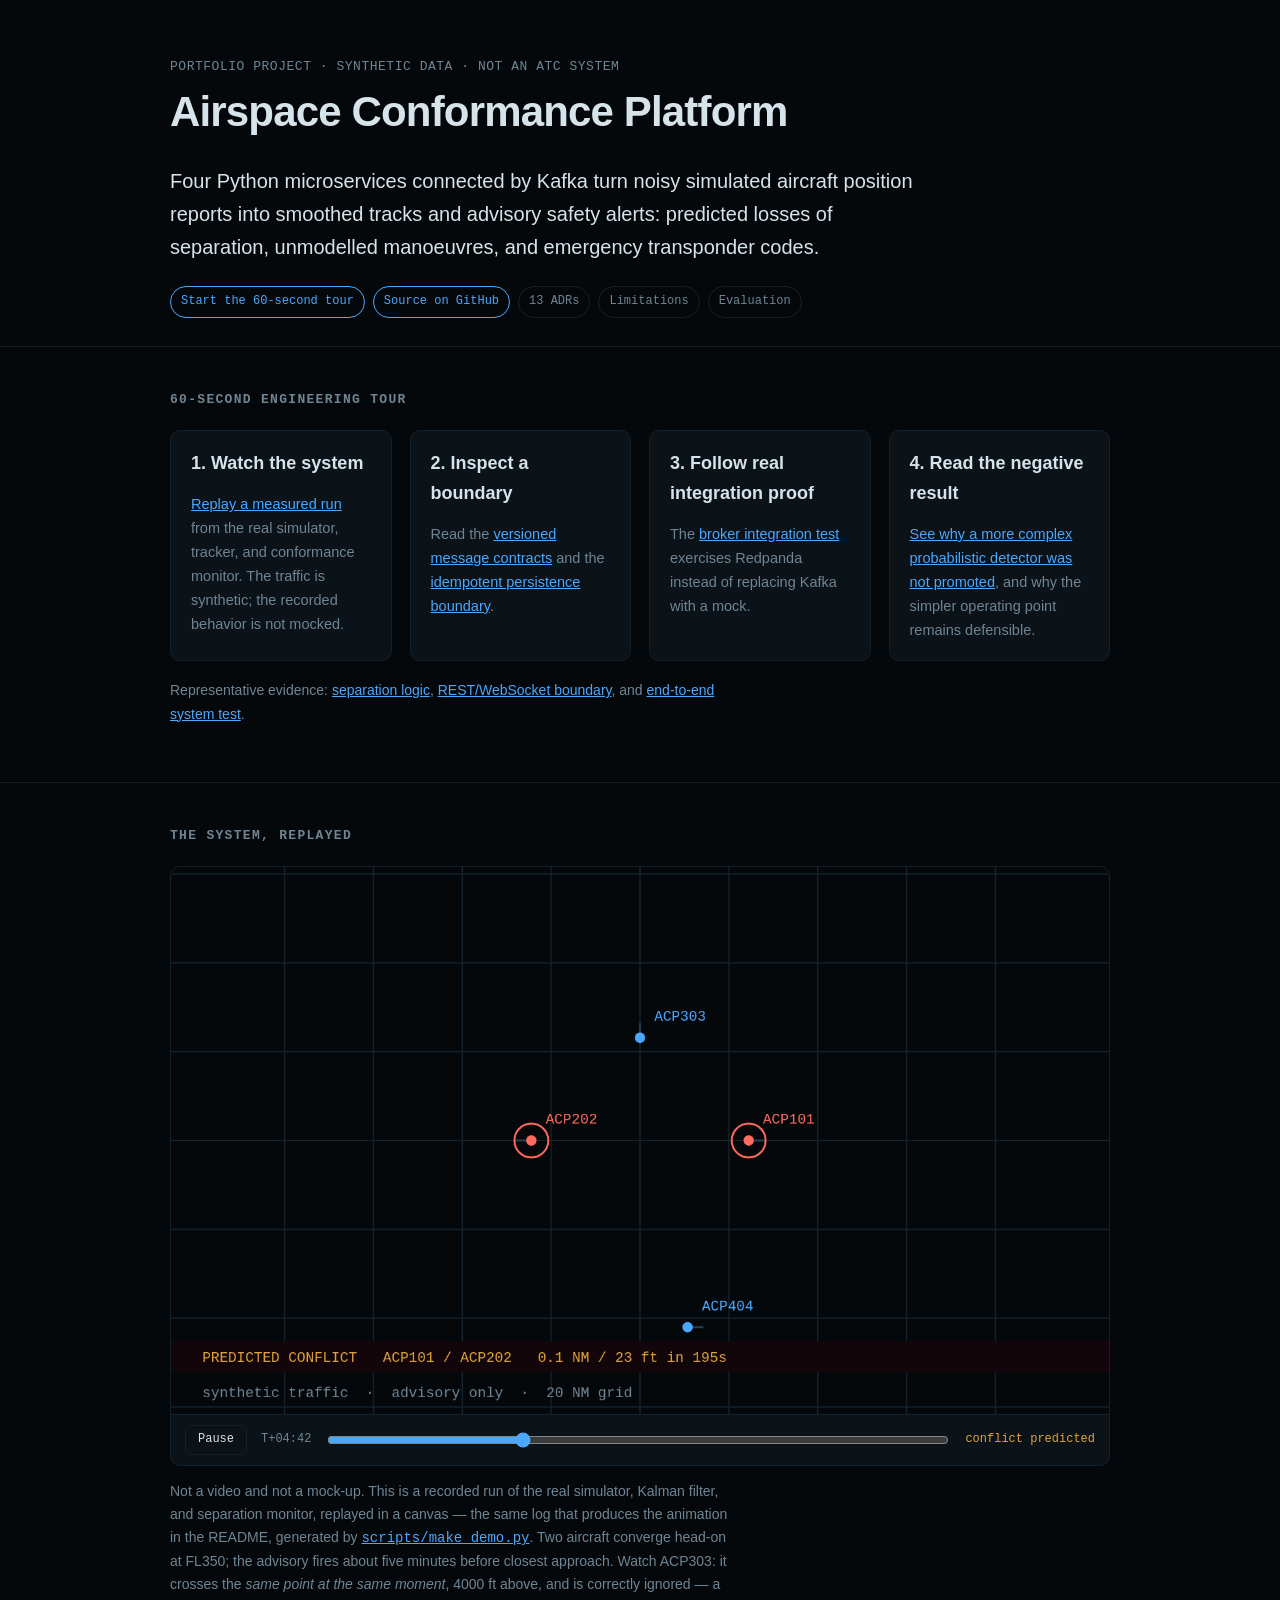
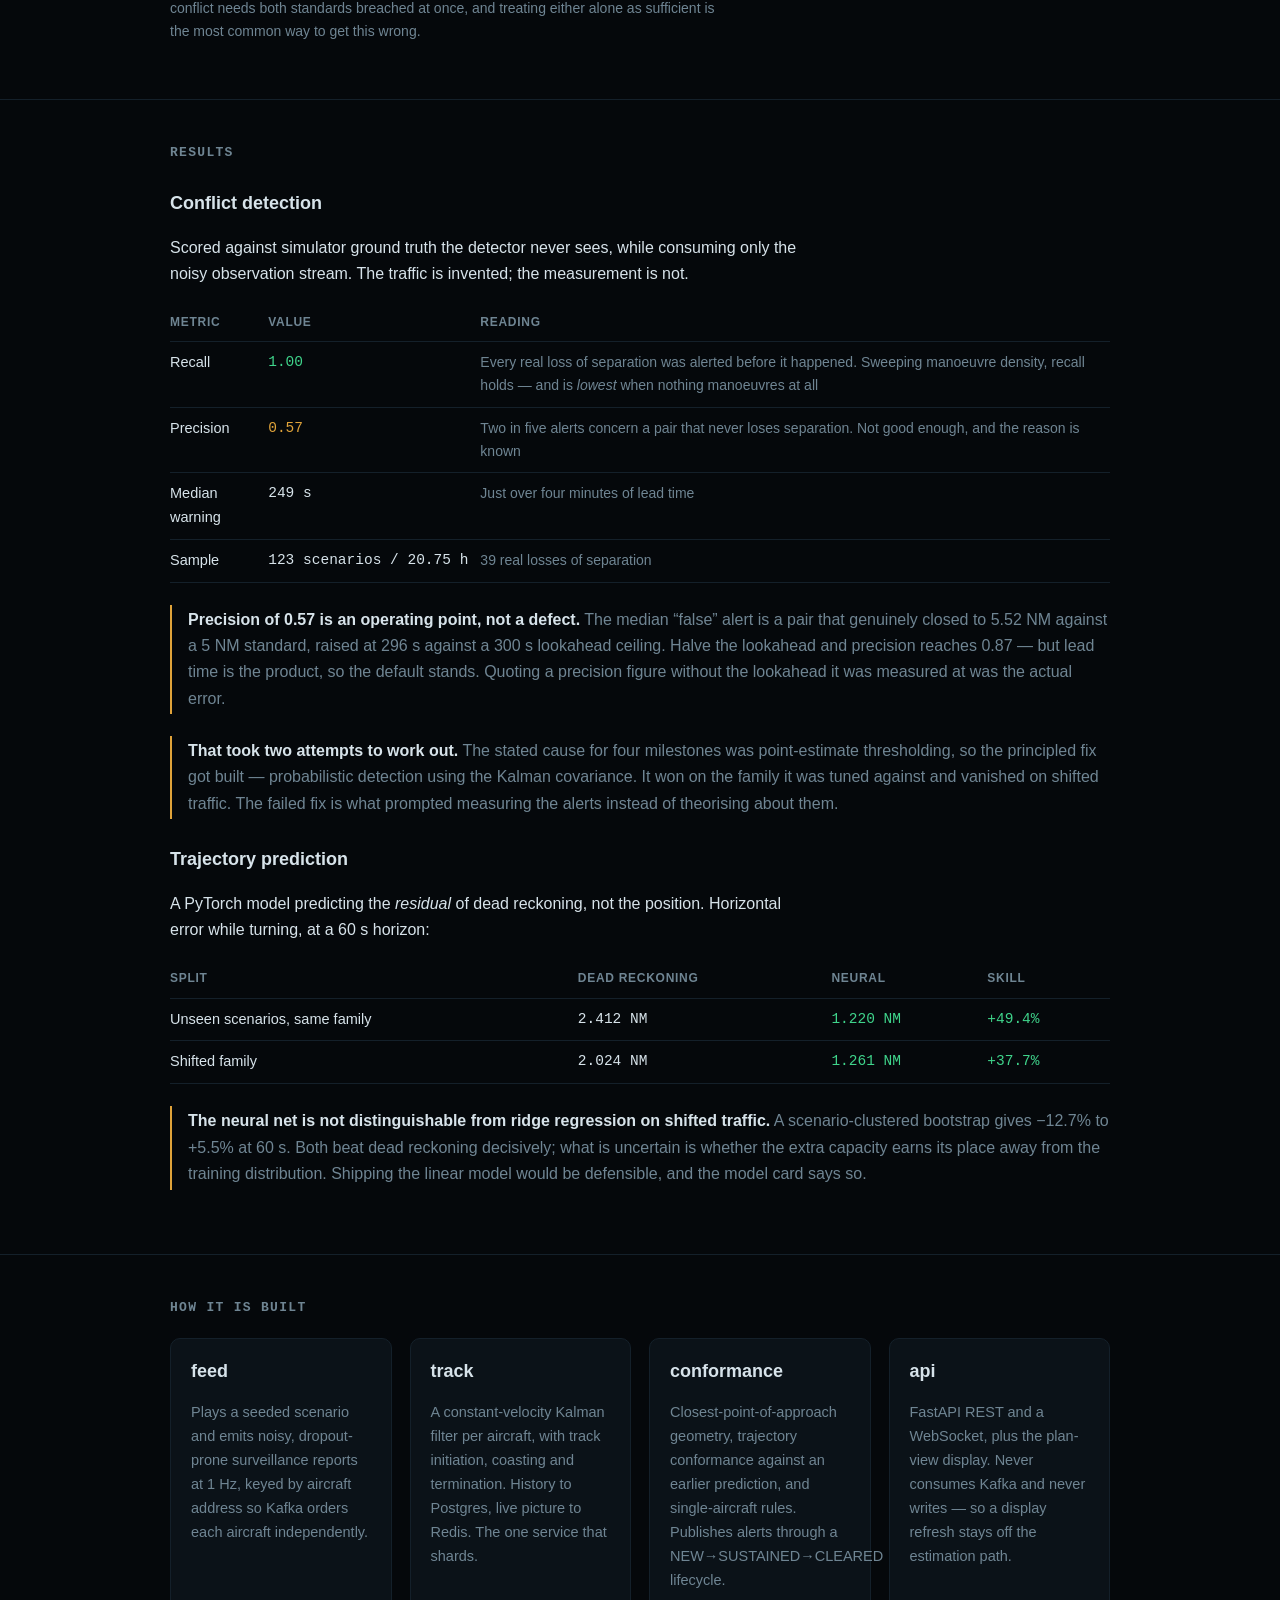
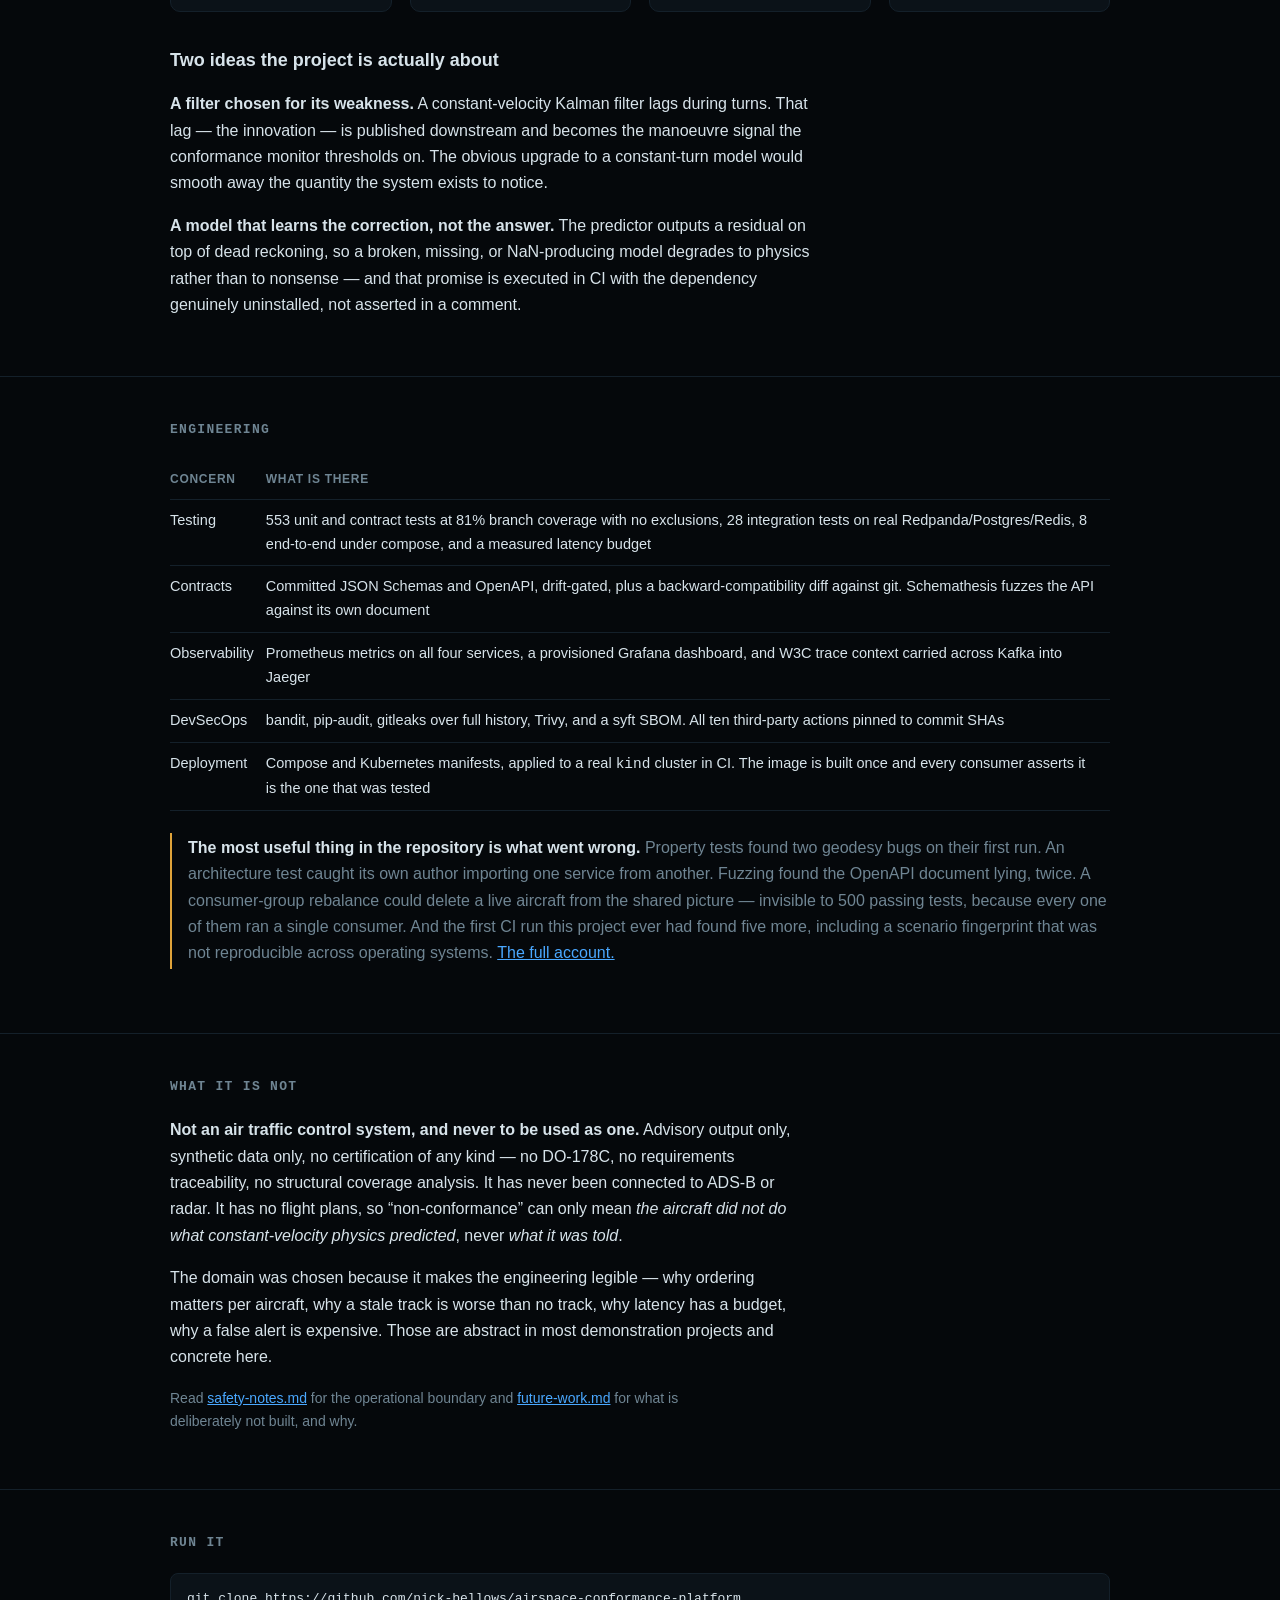
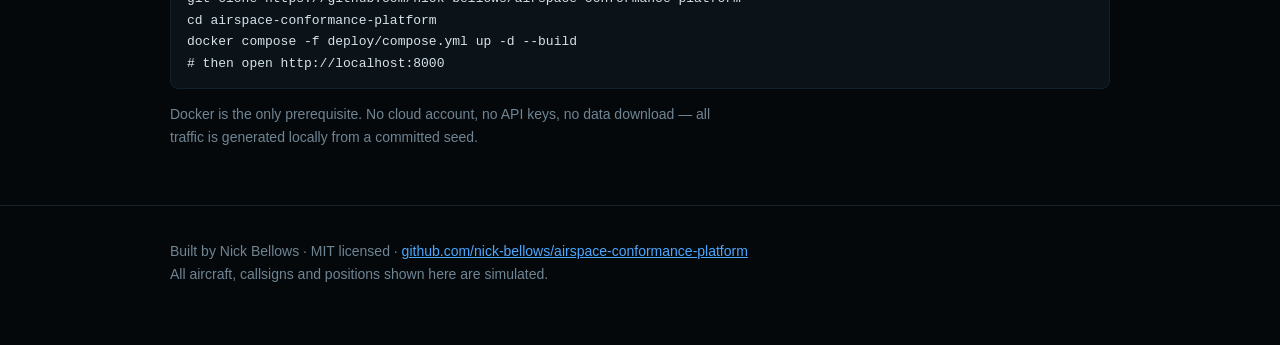
==== commit bfe20a01: "docs: add tested 60-second engineering tour" ====
--- a/docs/index.html
+++ b/docs/index.html
@@ -19,6 +19,7 @@
     font: 16px/1.65 var(--sans); -webkit-font-smoothing: antialiased;
   }
   a { color: var(--blue); }
+  :focus-visible { outline: 3px solid var(--amber); outline-offset: 3px; }
   .wrap { max-width: 980px; margin: 0 auto; padding: 0 20px; }
   header { padding: 56px 0 28px; border-bottom: 1px solid var(--line); }
   h1 { margin: 0 0 6px; font-size: clamp(28px, 5vw, 42px); letter-spacing: -0.02em; }
@@ -82,6 +83,7 @@
     losses of separation, unmodelled manoeuvres, and emergency transponder codes.
   </p>
   <div class="badges">
+    <a class="badge cta" href="#tour">Start the 60-second tour</a>
     <a class="badge cta" href="https://github.com/nick-bellows/airspace-conformance-platform">Source on GitHub</a>
     <a class="badge" href="https://github.com/nick-bellows/airspace-conformance-platform/tree/main/docs/adr">13 ADRs</a>
     <a class="badge" href="https://github.com/nick-bellows/airspace-conformance-platform/blob/main/docs/limitations.md">Limitations</a>
@@ -89,7 +91,34 @@
   </div>
 </div></header>
 
-<section><div class="wrap">
+<section id="tour"><div class="wrap">
+  <h2>60-second engineering tour</h2>
+  <div class="cols">
+    <div class="card">
+      <h3>1. Watch the system</h3>
+      <p><a href="#system-replay">Replay a measured run</a> from the real simulator, tracker, and conformance monitor. The traffic is synthetic; the recorded behavior is not mocked.</p>
+    </div>
+    <div class="card">
+      <h3>2. Inspect a boundary</h3>
+      <p>Read the <a href="https://github.com/nick-bellows/airspace-conformance-platform/blob/main/src/acp/common/contracts.py">versioned message contracts</a> and the <a href="https://github.com/nick-bellows/airspace-conformance-platform/blob/main/src/acp/storage/stores.py">idempotent persistence boundary</a>.</p>
+    </div>
+    <div class="card">
+      <h3>3. Follow real integration proof</h3>
+      <p>The <a href="https://github.com/nick-bellows/airspace-conformance-platform/blob/main/tests/integration/test_messaging.py">broker integration test</a> exercises Redpanda instead of replacing Kafka with a mock.</p>
+    </div>
+    <div class="card">
+      <h3>4. Read the negative result</h3>
+      <p><a href="#results">See why a more complex probabilistic detector was not promoted</a>, and why the simpler operating point remains defensible.</p>
+    </div>
+  </div>
+  <p class="note" style="margin-top:18px">
+    Representative evidence: <a href="https://github.com/nick-bellows/airspace-conformance-platform/blob/main/src/acp/services/conformance/separation.py">separation logic</a>,
+    <a href="https://github.com/nick-bellows/airspace-conformance-platform/blob/main/src/acp/services/api/app.py">REST/WebSocket boundary</a>, and
+    <a href="https://github.com/nick-bellows/airspace-conformance-platform/blob/main/tests/e2e/test_pipeline.py">end-to-end system test</a>.
+  </p>
+</div></section>
+
+<section id="system-replay"><div class="wrap">
   <h2>The system, replayed</h2>
   <div class="stage">
     <canvas id="view" width="1440" height="840" aria-label="Plan view of four simulated aircraft; two converge head-on and a predicted-conflict advisory fires."></canvas>
@@ -113,7 +142,7 @@
   </p>
 </div></section>
 
-<section><div class="wrap">
+<section id="results"><div class="wrap">
   <h2>Results</h2>
   <h3>Conflict detection</h3>
   <p>
@@ -162,7 +191,7 @@
   </div>
 </div></section>
 
-<section><div class="wrap">
+<section id="architecture"><div class="wrap">
   <h2>How it is built</h2>
   <div class="cols">
     <div class="card">
@@ -278,7 +307,10 @@
   const C = { grid: "#16242f", dim: "#6f8593", blue: "#4aa8ff", red: "#ff6b5e",
               amber: "#e0a33a", trail: "#263e52", ink: "#05080b" };
 
-  let frames = [], spanNm = 95, i = 0, playing = true, timer = null;
+  let frames = [], spanNm = 95, i = 0;
+  let playing = !window.matchMedia("(prefers-reduced-motion: reduce)").matches;
+  let timer = null;
+  play.textContent = playing ? "Pause" : "Play";
 
   const scale = () => (Math.min(W, H) - 2 * MARGIN) / spanNm;
   const px = (e, n) => [W / 2 + e * scale(), H / 2 - n * scale()];
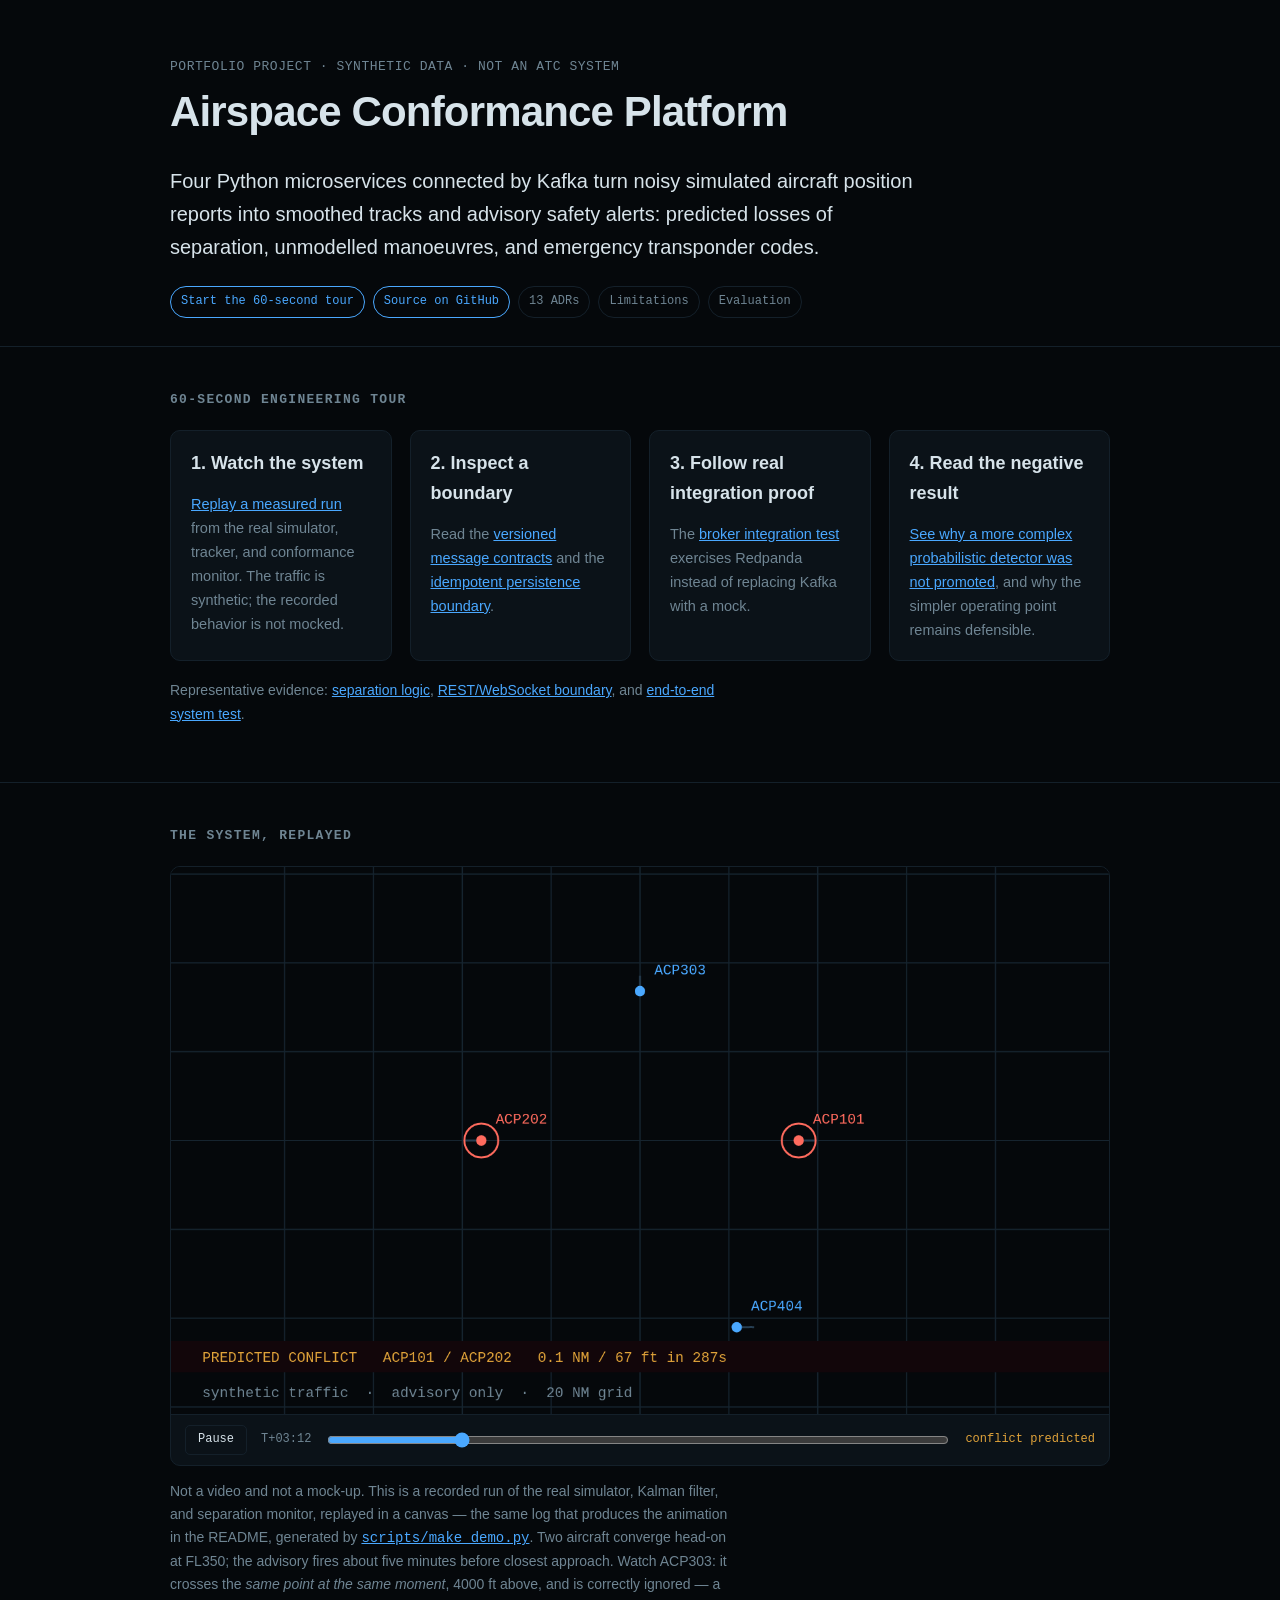
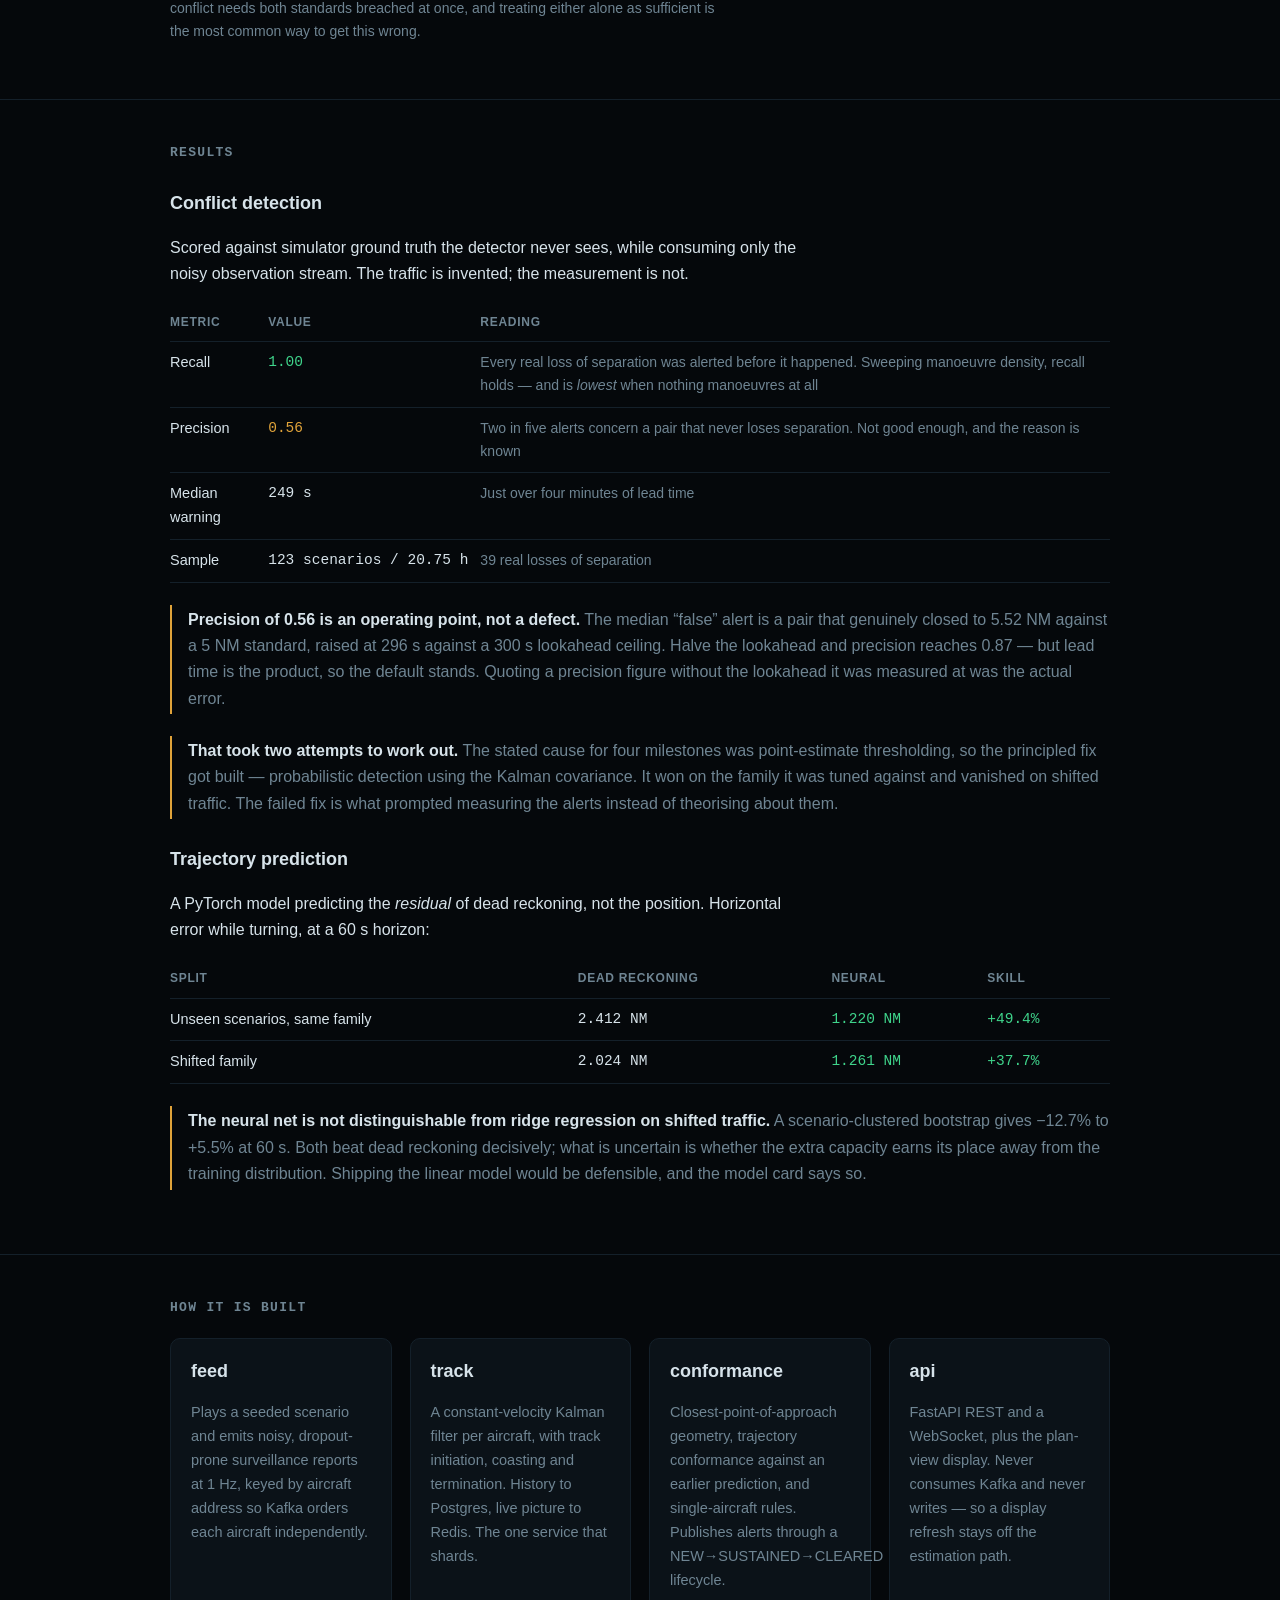
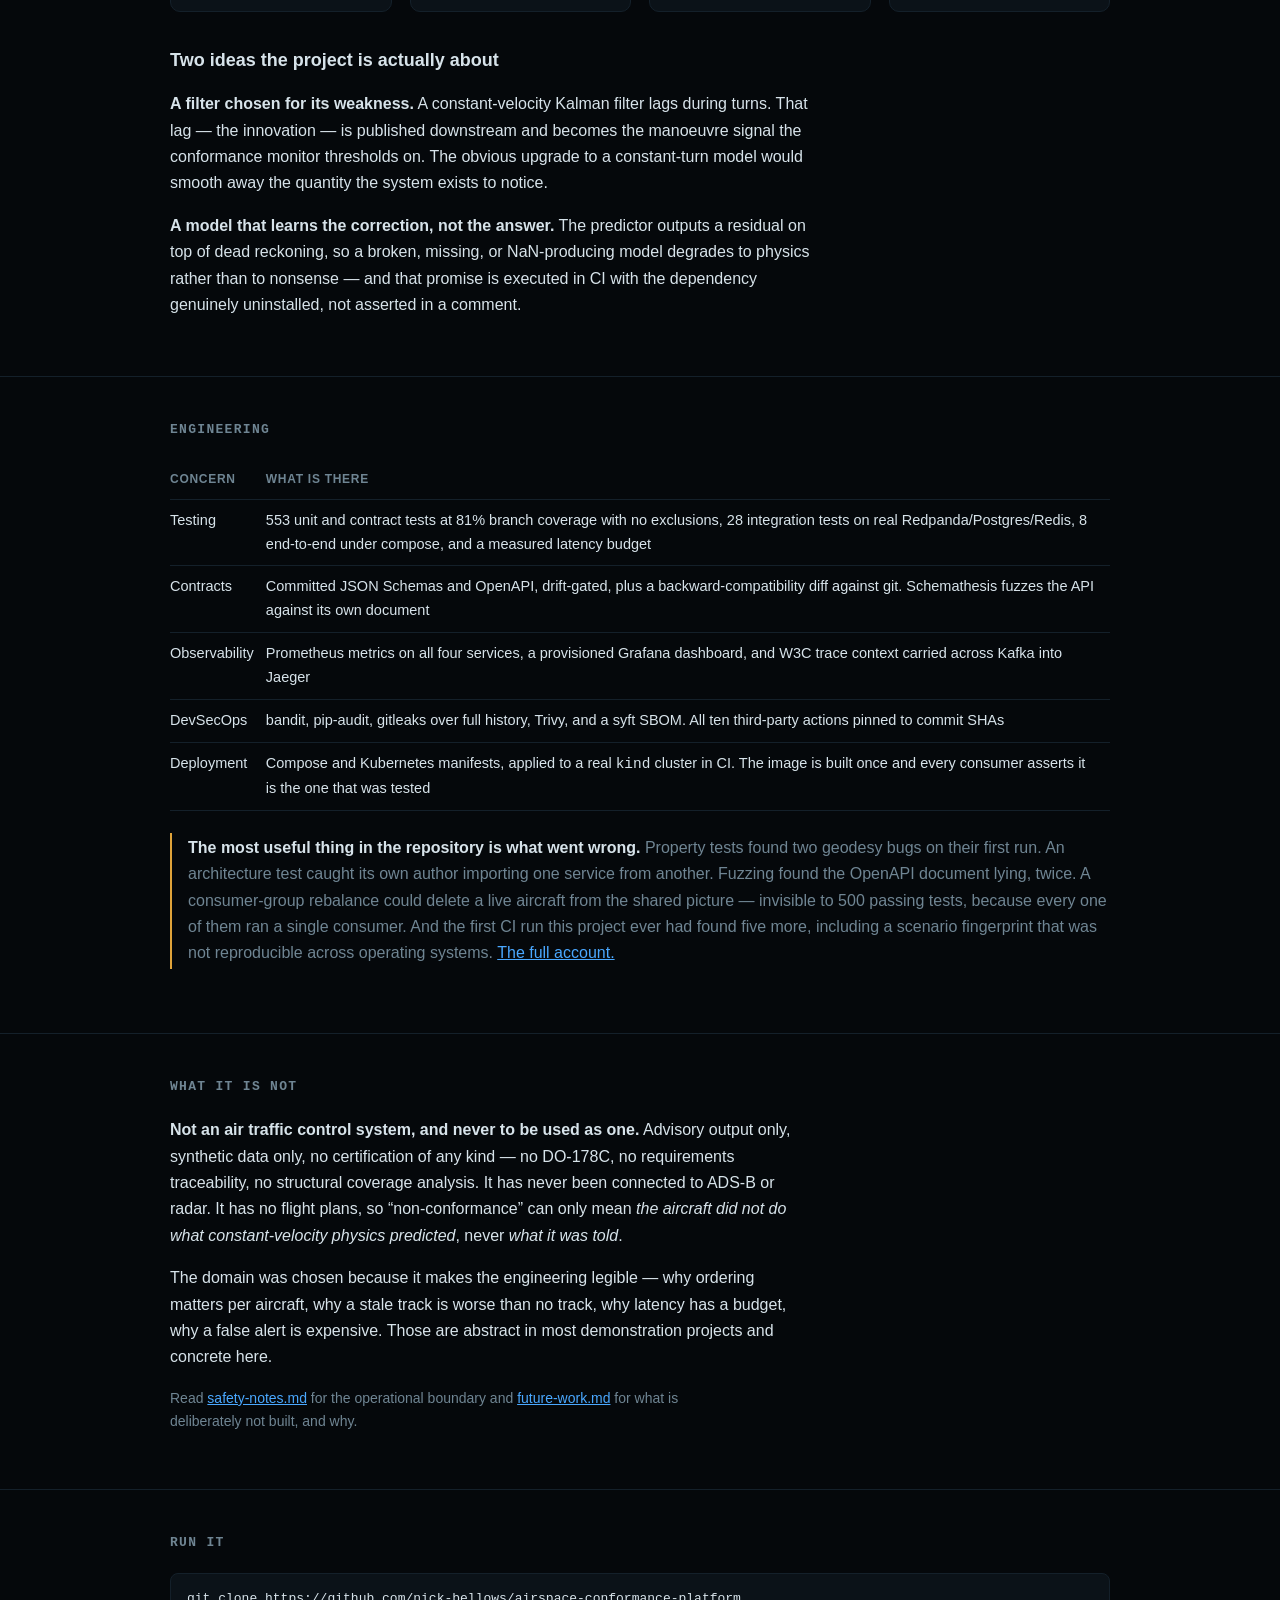
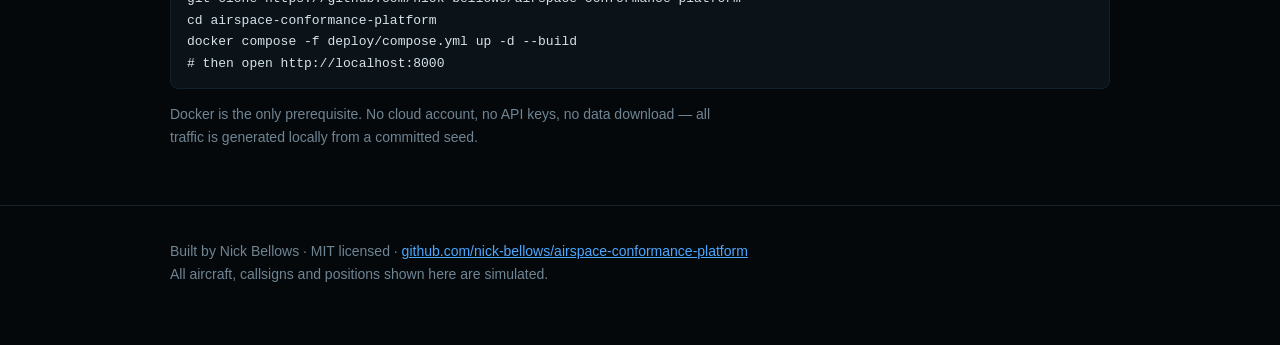
==== commit 2f975205: "fix: a conflict is an interval, not an instant An external review found a correctness defect in the " ====
--- a/docs/index.html
+++ b/docs/index.html
@@ -152,12 +152,12 @@
   <table>
     <tr><th>Metric</th><th>Value</th><th>Reading</th></tr>
     <tr><td>Recall</td><td class="num good">1.00</td><td class="note">Every real loss of separation was alerted before it happened. Sweeping manoeuvre density, recall holds &mdash; and is <em>lowest</em> when nothing manoeuvres at all</td></tr>
-    <tr><td>Precision</td><td class="num warn">0.57</td><td class="note">Two in five alerts concern a pair that never loses separation. Not good enough, and the reason is known</td></tr>
+    <tr><td>Precision</td><td class="num warn">0.56</td><td class="note">Two in five alerts concern a pair that never loses separation. Not good enough, and the reason is known</td></tr>
     <tr><td>Median warning</td><td class="num">249 s</td><td class="note">Just over four minutes of lead time</td></tr>
     <tr><td>Sample</td><td class="num">123 scenarios / 20.75 h</td><td class="note">39 real losses of separation</td></tr>
   </table>
   <div class="callout">
-    <strong>Precision of 0.57 is an operating point, not a defect.</strong> The median
+    <strong>Precision of 0.56 is an operating point, not a defect.</strong> The median
     &ldquo;false&rdquo; alert is a pair that genuinely closed to 5.52&nbsp;NM against a
     5&nbsp;NM standard, raised at 296&nbsp;s against a 300&nbsp;s lookahead ceiling.
     Halve the lookahead and precision reaches 0.87 &mdash; but lead time is the
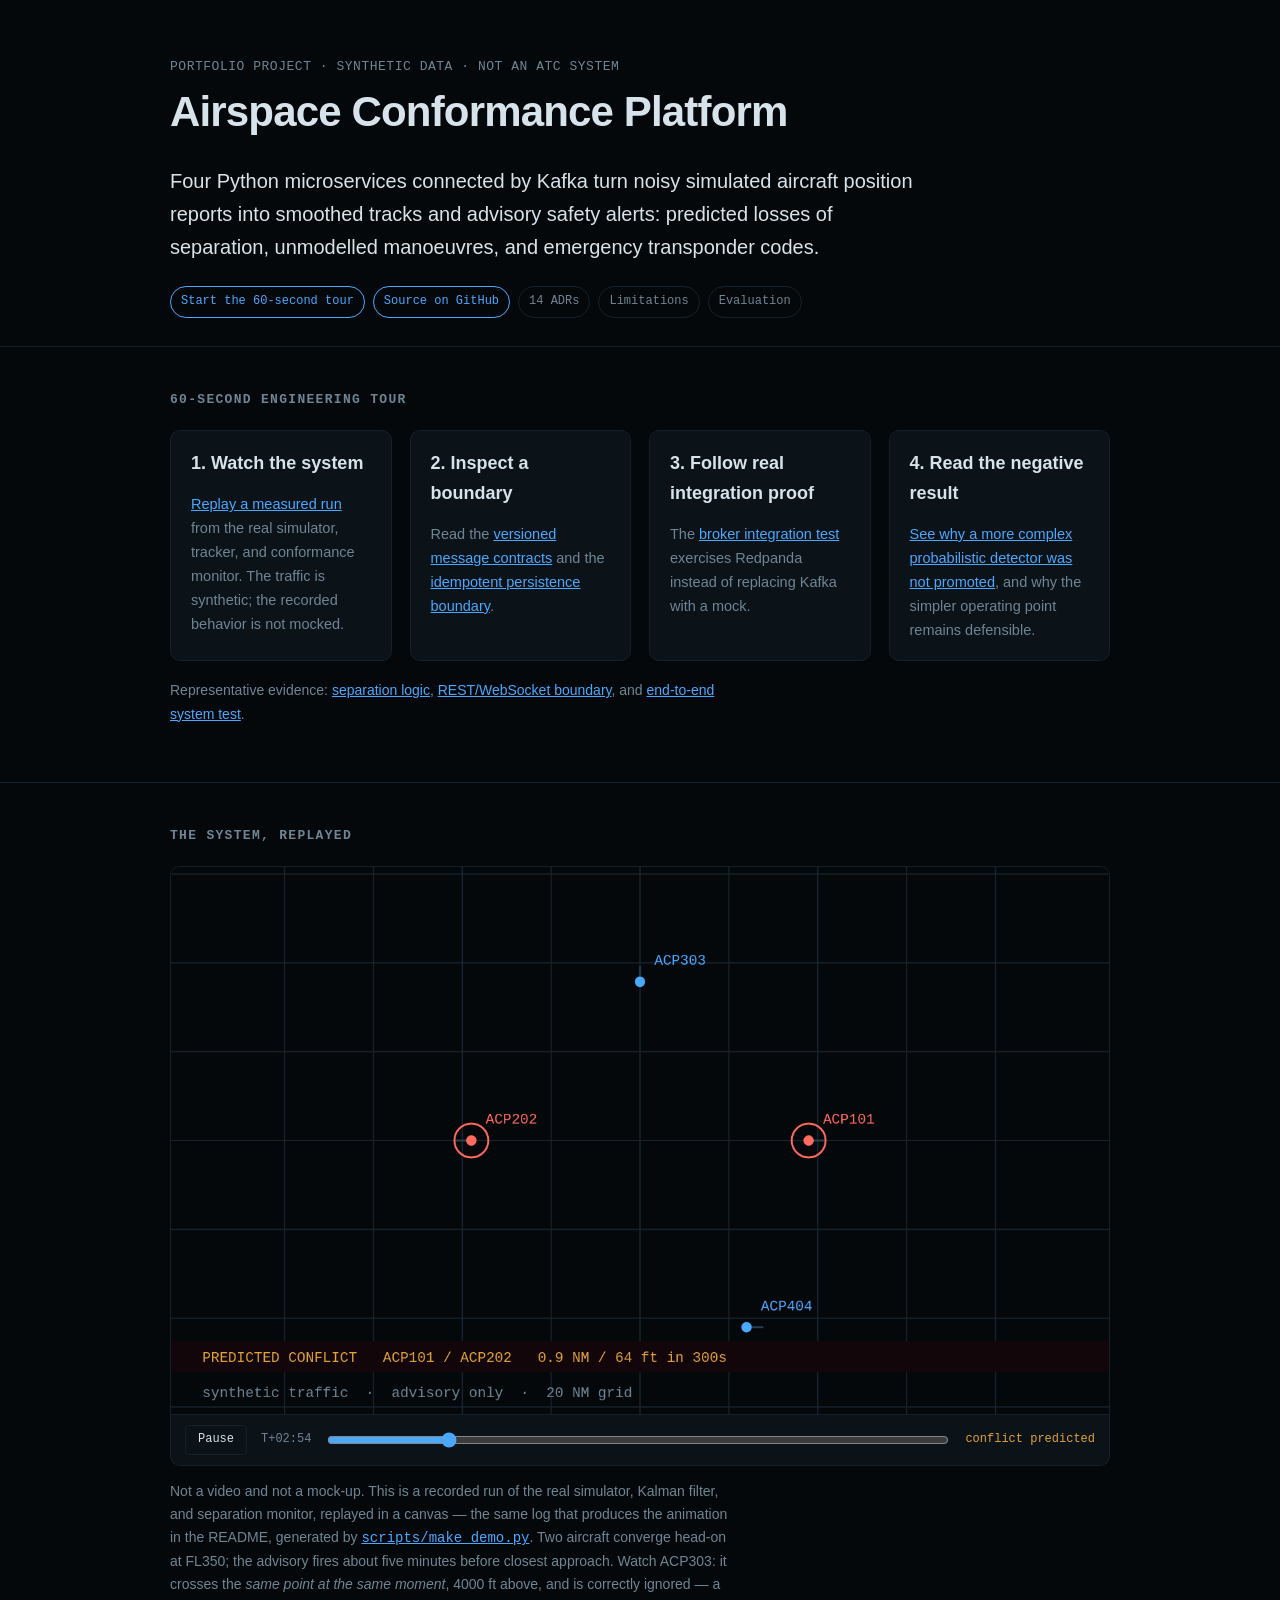
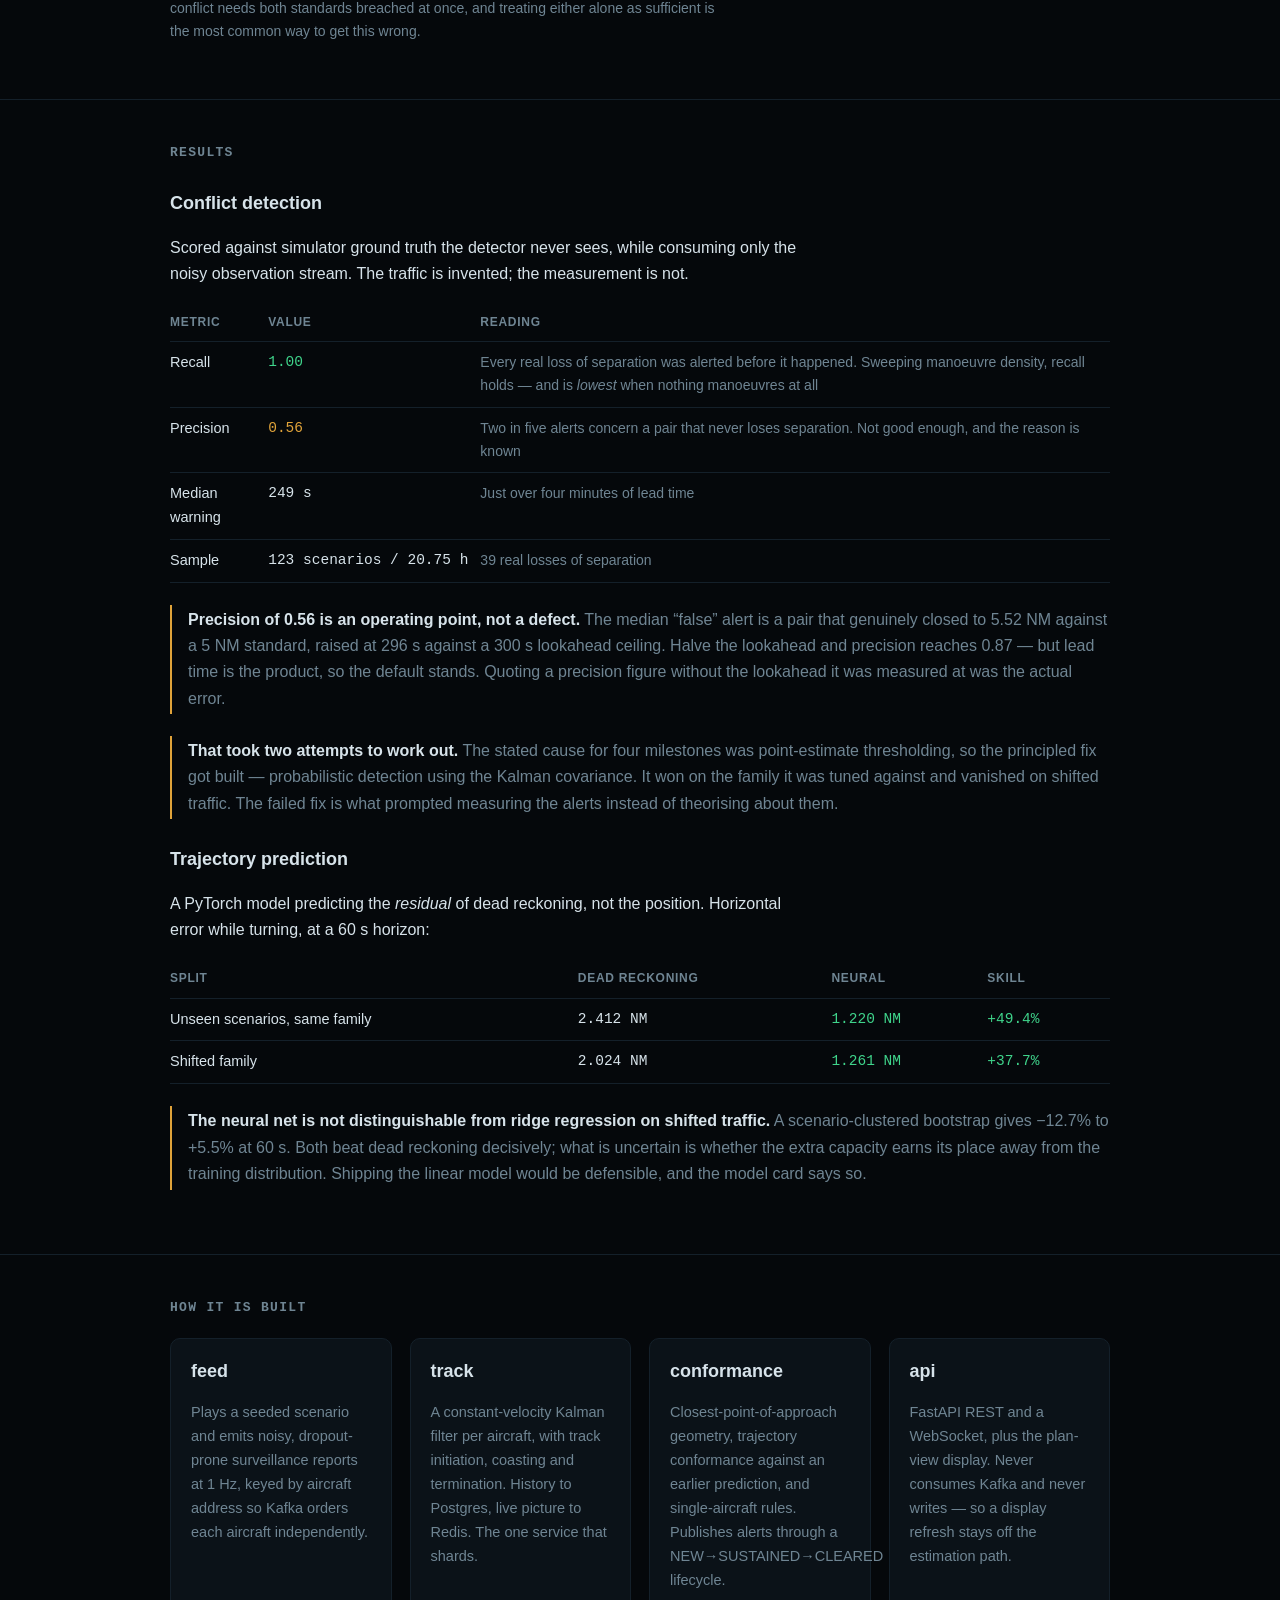
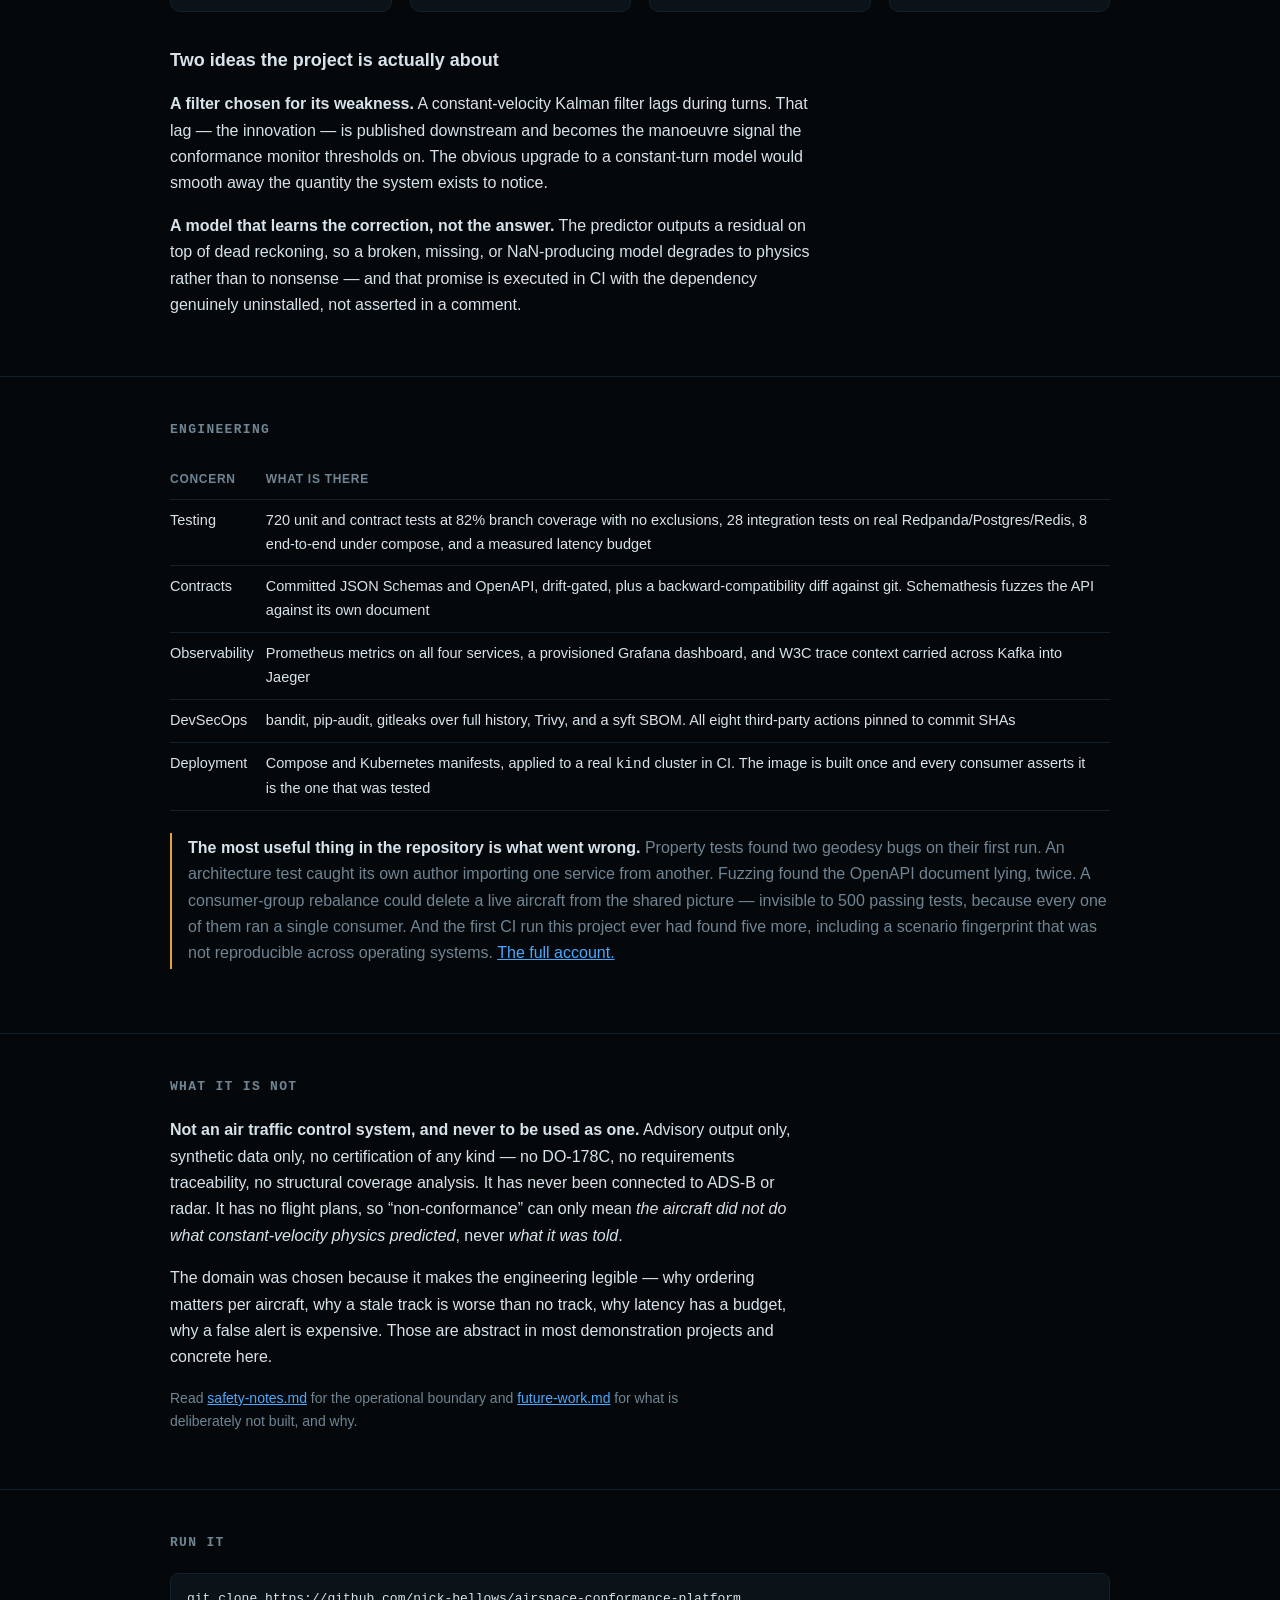
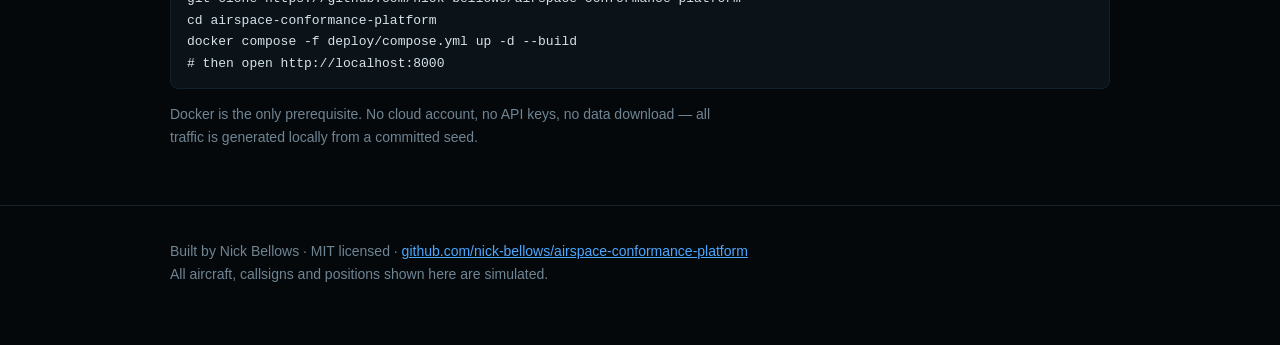
==== commit d65c84b1: "docs: reconcile the counts, and guard them so they stop drifting Three counts appear on more than on" ====
--- a/docs/index.html
+++ b/docs/index.html
@@ -85,7 +85,7 @@
   <div class="badges">
     <a class="badge cta" href="#tour">Start the 60-second tour</a>
     <a class="badge cta" href="https://github.com/nick-bellows/airspace-conformance-platform">Source on GitHub</a>
-    <a class="badge" href="https://github.com/nick-bellows/airspace-conformance-platform/tree/main/docs/adr">13 ADRs</a>
+    <a class="badge" href="https://github.com/nick-bellows/airspace-conformance-platform/tree/main/docs/adr">14 ADRs</a>
     <a class="badge" href="https://github.com/nick-bellows/airspace-conformance-platform/blob/main/docs/limitations.md">Limitations</a>
     <a class="badge" href="https://github.com/nick-bellows/airspace-conformance-platform/blob/main/eval/results/conflict_detection.md">Evaluation</a>
   </div>
@@ -232,10 +232,10 @@
   <h2>Engineering</h2>
   <table>
     <tr><th>Concern</th><th>What is there</th></tr>
-    <tr><td>Testing</td><td>553 unit and contract tests at 81% branch coverage with no exclusions, 28 integration tests on real Redpanda/Postgres/Redis, 8 end-to-end under compose, and a measured latency budget</td></tr>
+    <tr><td>Testing</td><td>720 unit and contract tests at 82% branch coverage with no exclusions, 28 integration tests on real Redpanda/Postgres/Redis, 8 end-to-end under compose, and a measured latency budget</td></tr>
     <tr><td>Contracts</td><td>Committed JSON Schemas and OpenAPI, drift-gated, plus a backward-compatibility diff against git. Schemathesis fuzzes the API against its own document</td></tr>
     <tr><td>Observability</td><td>Prometheus metrics on all four services, a provisioned Grafana dashboard, and W3C trace context carried across Kafka into Jaeger</td></tr>
-    <tr><td>DevSecOps</td><td>bandit, pip-audit, gitleaks over full history, Trivy, and a syft SBOM. All ten third-party actions pinned to commit SHAs</td></tr>
+    <tr><td>DevSecOps</td><td>bandit, pip-audit, gitleaks over full history, Trivy, and a syft SBOM. All eight third-party actions pinned to commit SHAs</td></tr>
     <tr><td>Deployment</td><td>Compose and Kubernetes manifests, applied to a real <code>kind</code> cluster in CI. The image is built once and every consumer asserts it is the one that was tested</td></tr>
   </table>
 
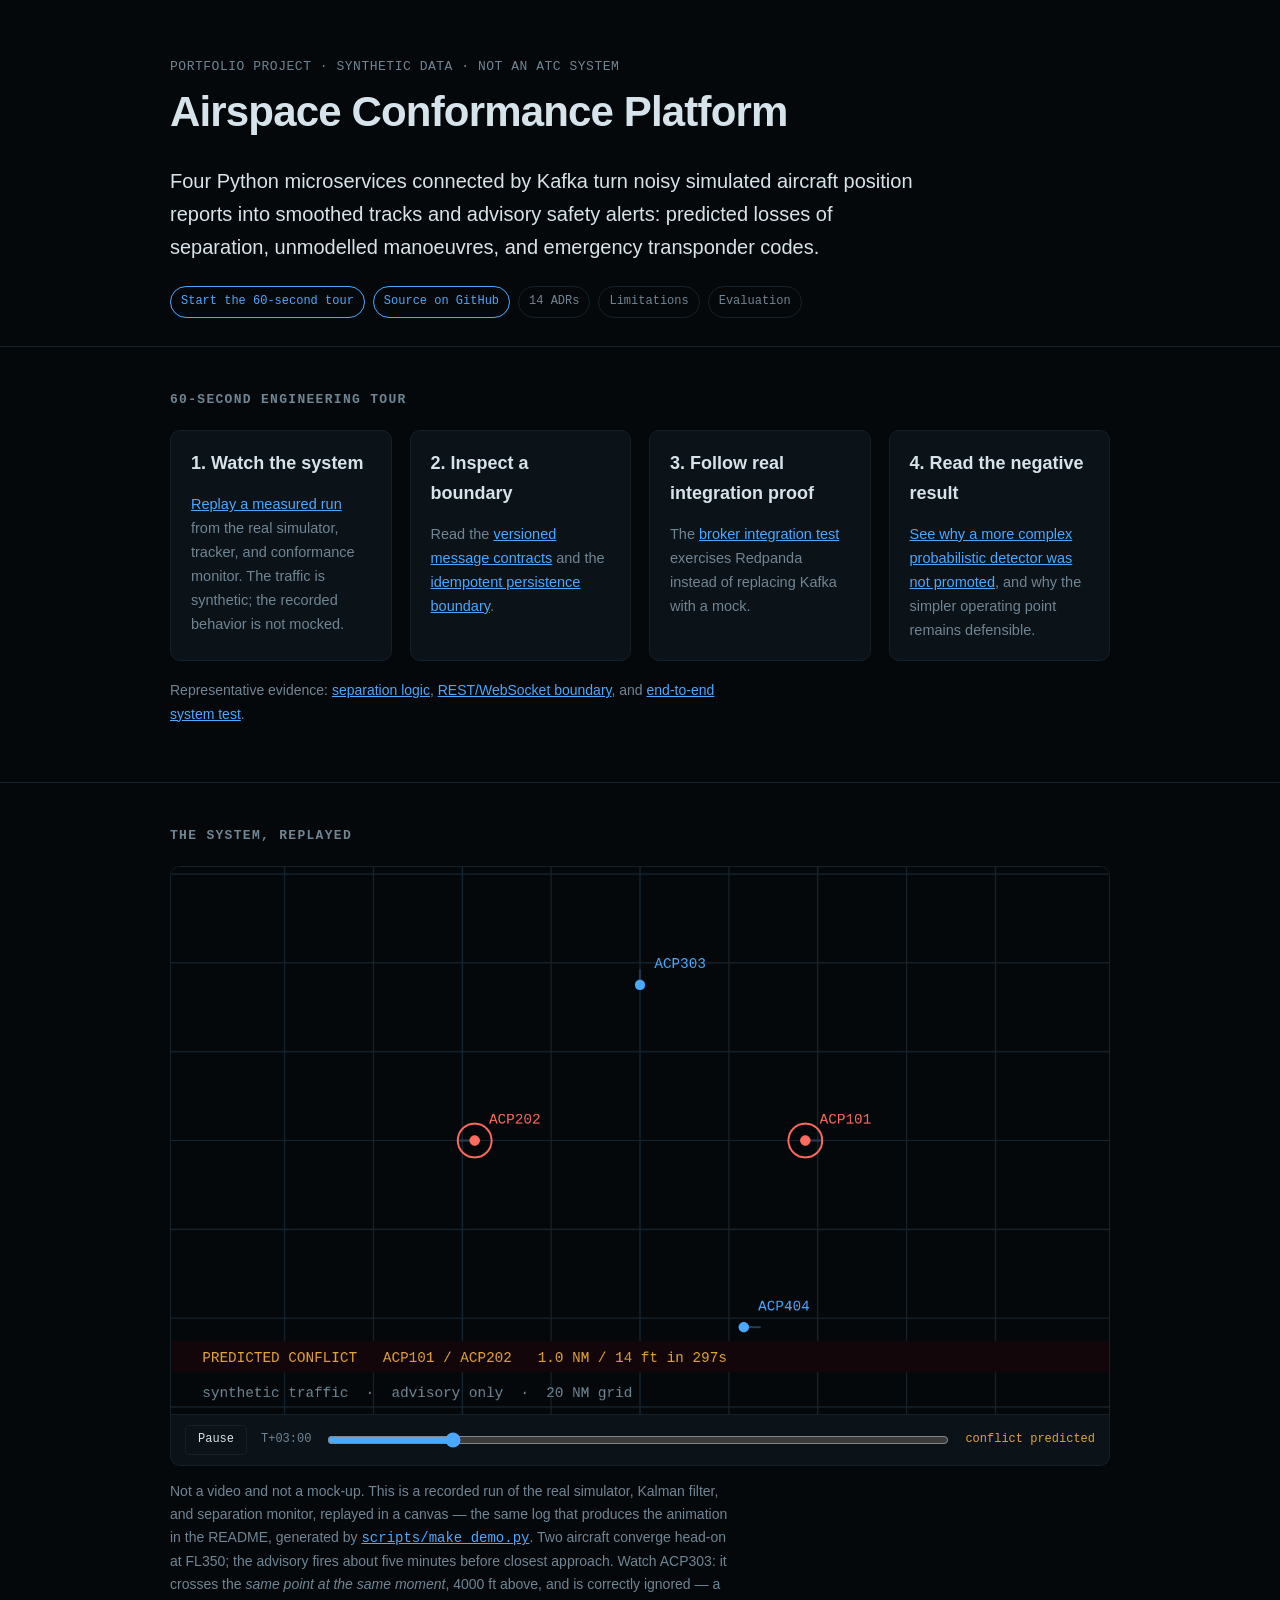
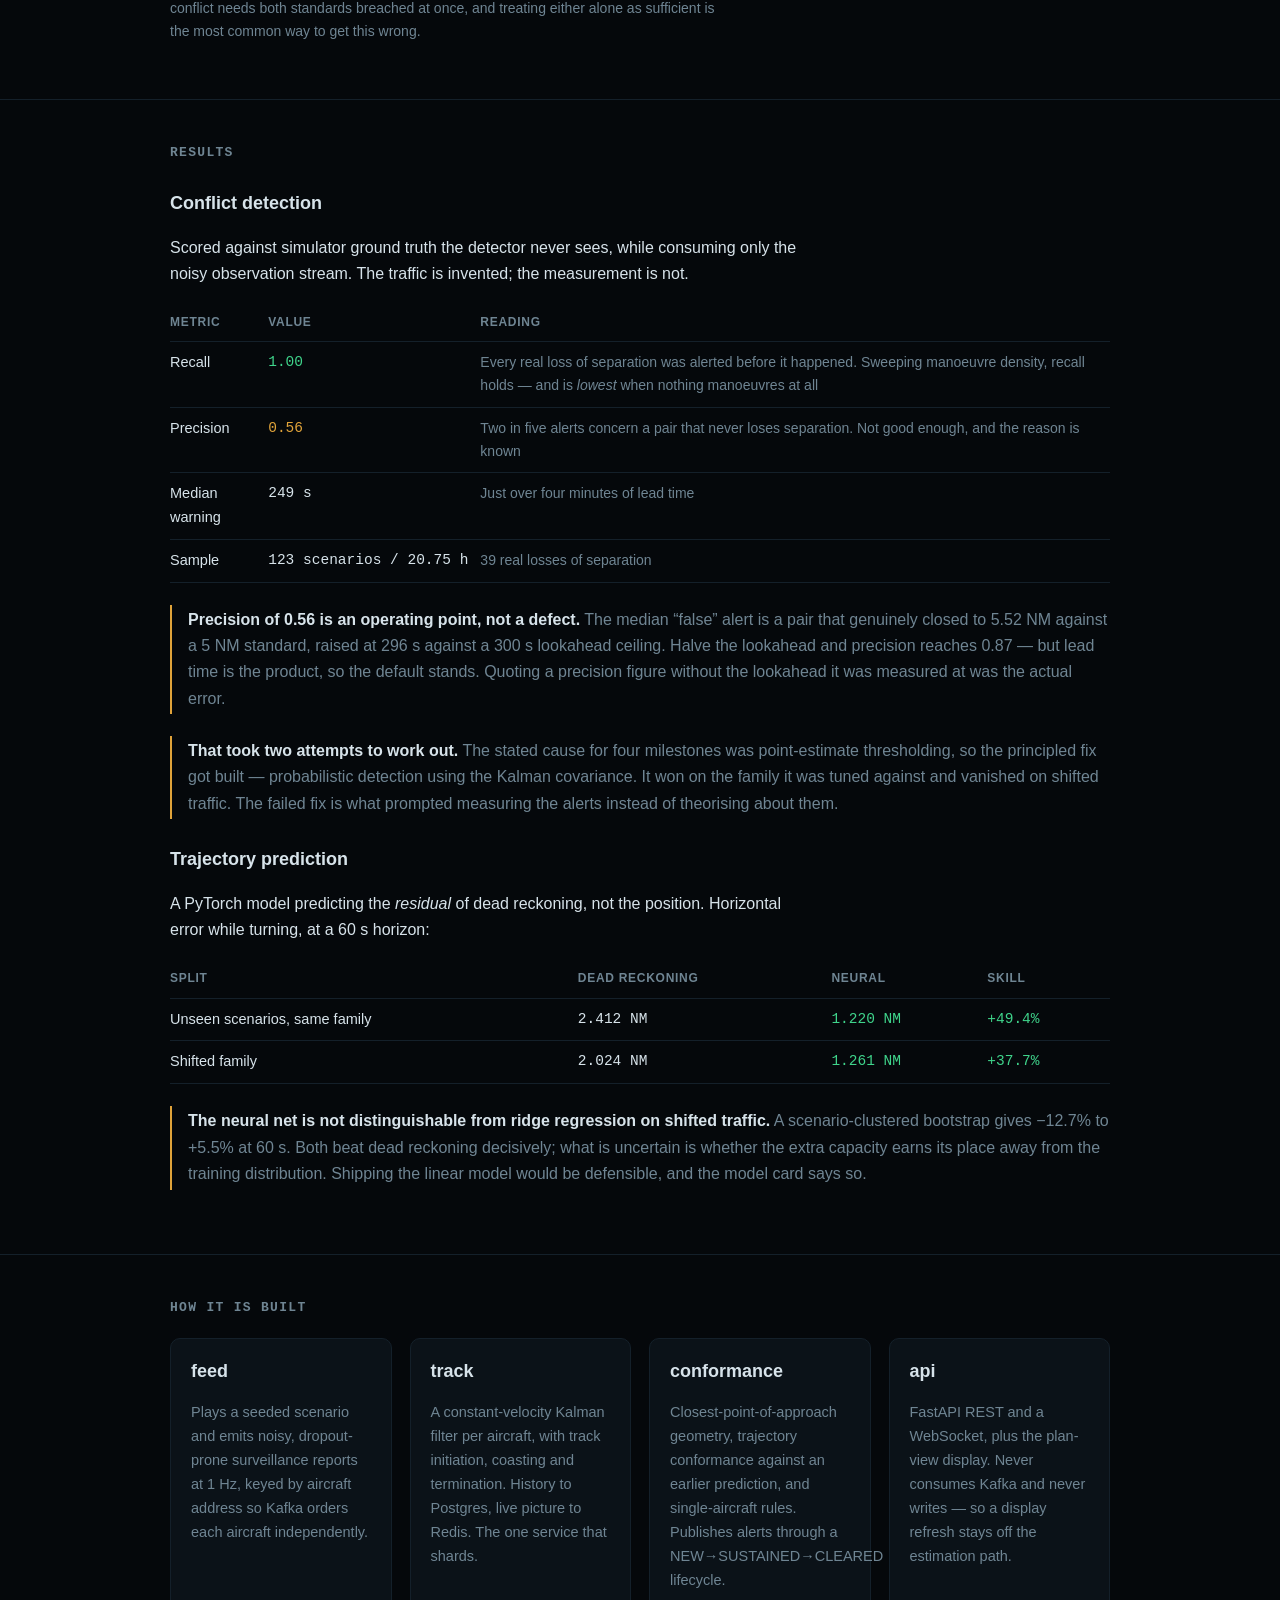
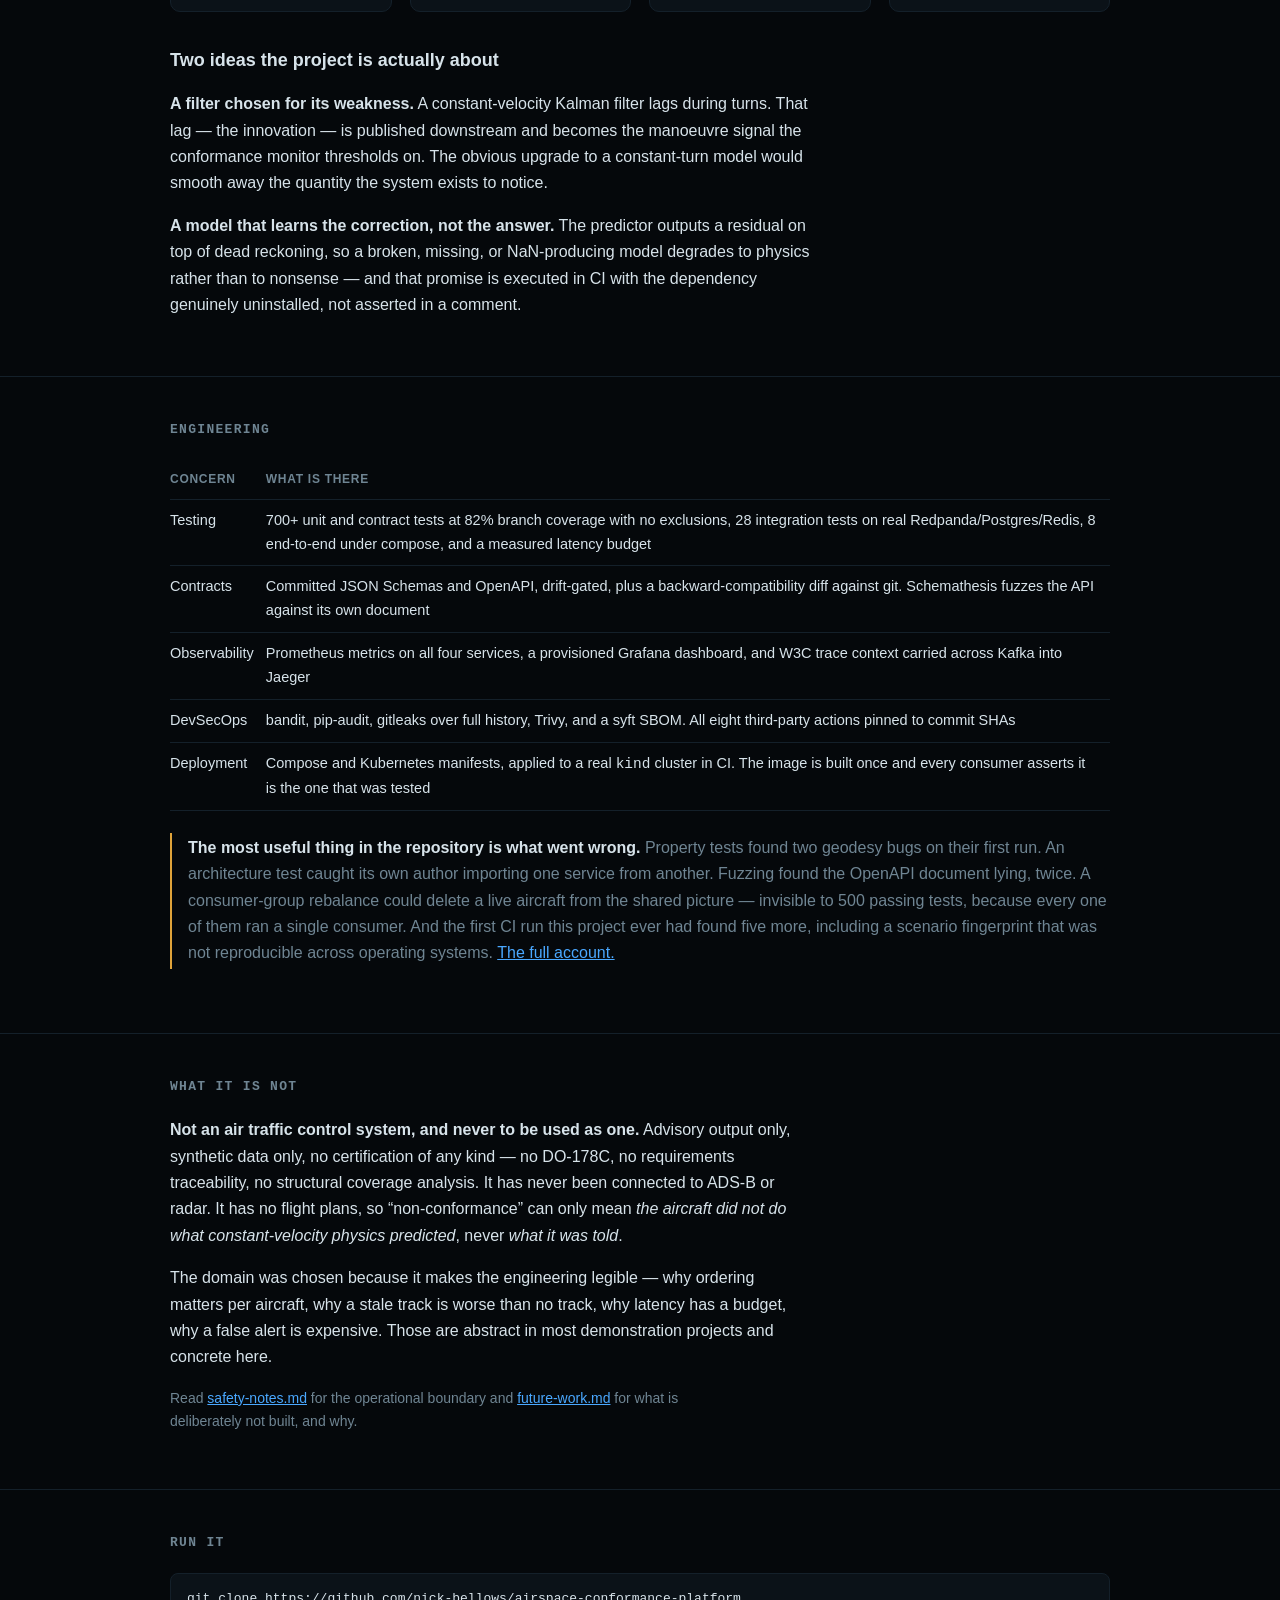
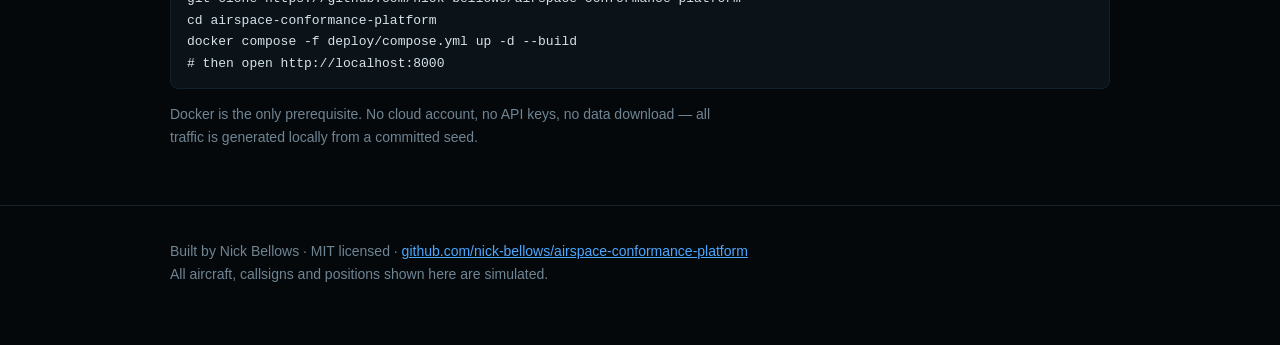
==== commit 6e0e1cda: "docs: publish a stable test-count floor instead of an exact number The previous commit published 720" ====
--- a/docs/index.html
+++ b/docs/index.html
@@ -232,7 +232,7 @@
   <h2>Engineering</h2>
   <table>
     <tr><th>Concern</th><th>What is there</th></tr>
-    <tr><td>Testing</td><td>720 unit and contract tests at 82% branch coverage with no exclusions, 28 integration tests on real Redpanda/Postgres/Redis, 8 end-to-end under compose, and a measured latency budget</td></tr>
+    <tr><td>Testing</td><td>700+ unit and contract tests at 82% branch coverage with no exclusions, 28 integration tests on real Redpanda/Postgres/Redis, 8 end-to-end under compose, and a measured latency budget</td></tr>
     <tr><td>Contracts</td><td>Committed JSON Schemas and OpenAPI, drift-gated, plus a backward-compatibility diff against git. Schemathesis fuzzes the API against its own document</td></tr>
     <tr><td>Observability</td><td>Prometheus metrics on all four services, a provisioned Grafana dashboard, and W3C trace context carried across Kafka into Jaeger</td></tr>
     <tr><td>DevSecOps</td><td>bandit, pip-audit, gitleaks over full history, Trivy, and a syft SBOM. All eight third-party actions pinned to commit SHAs</td></tr>
